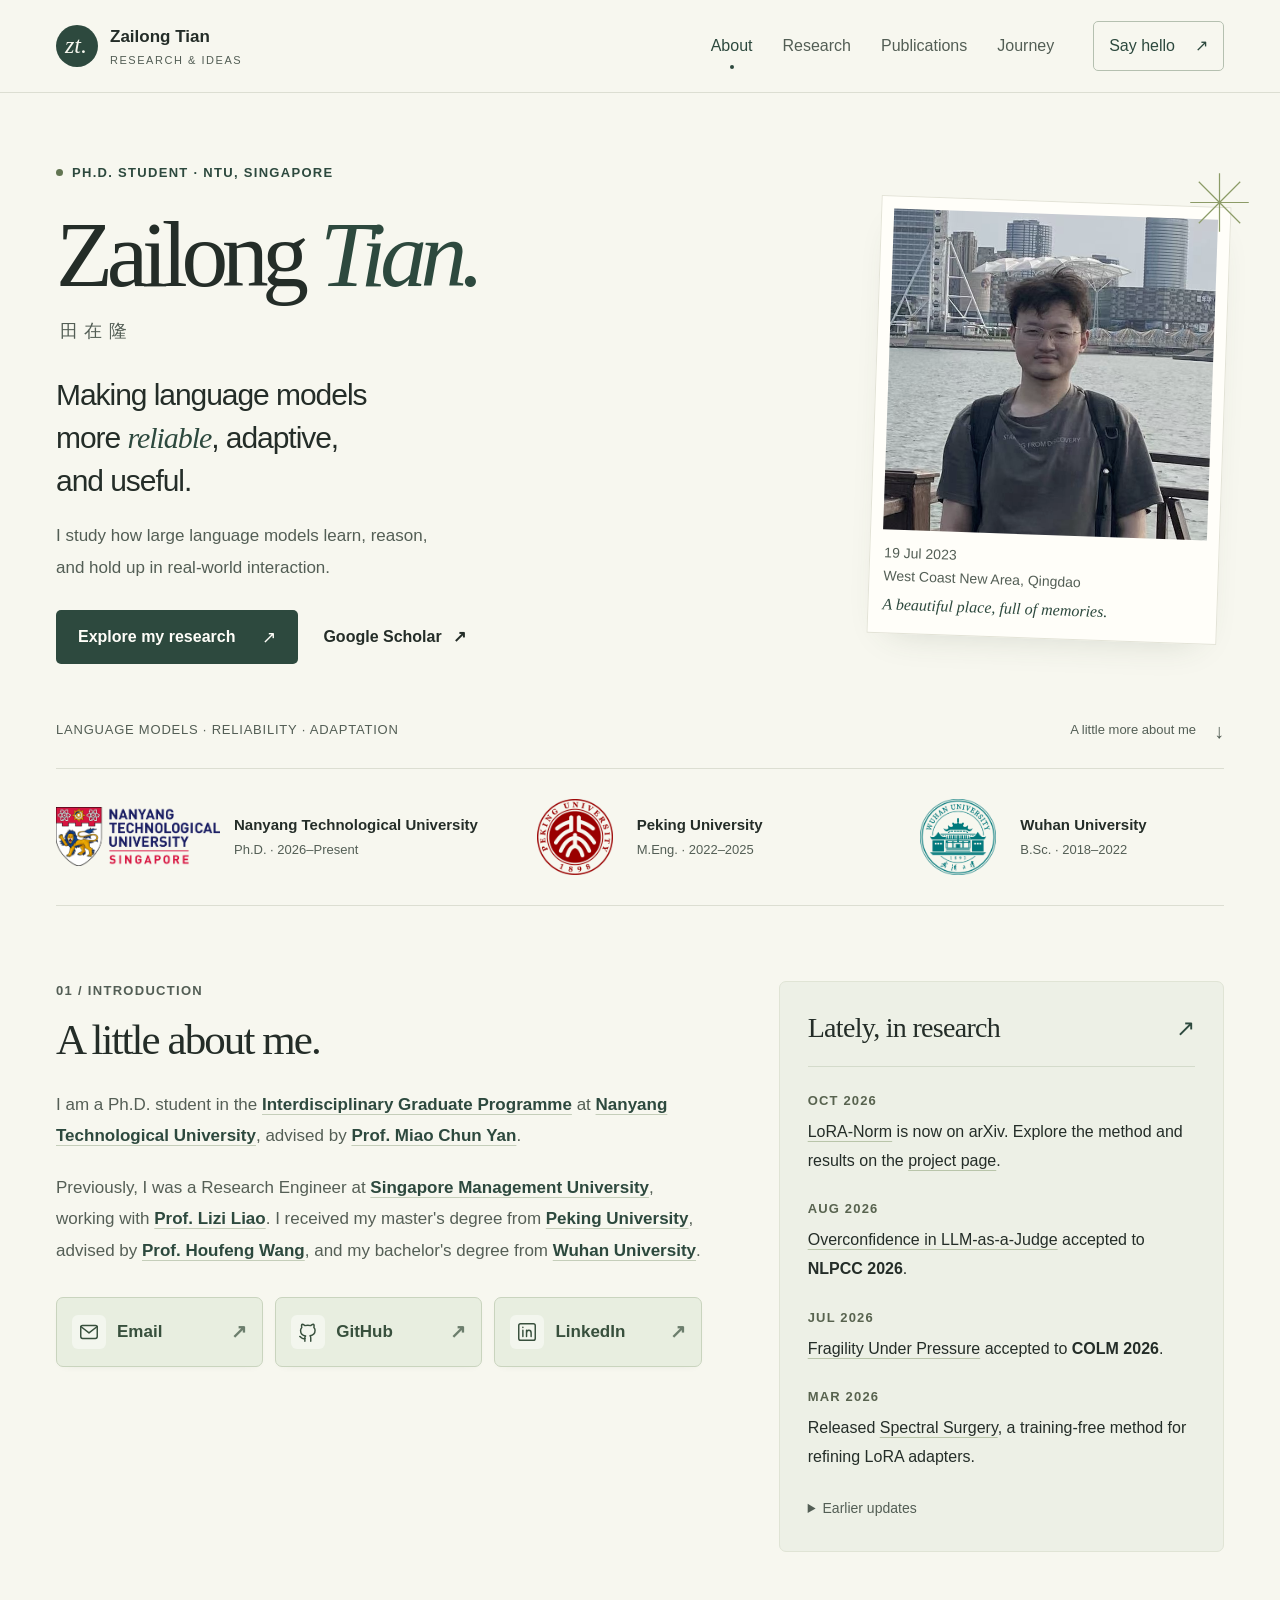
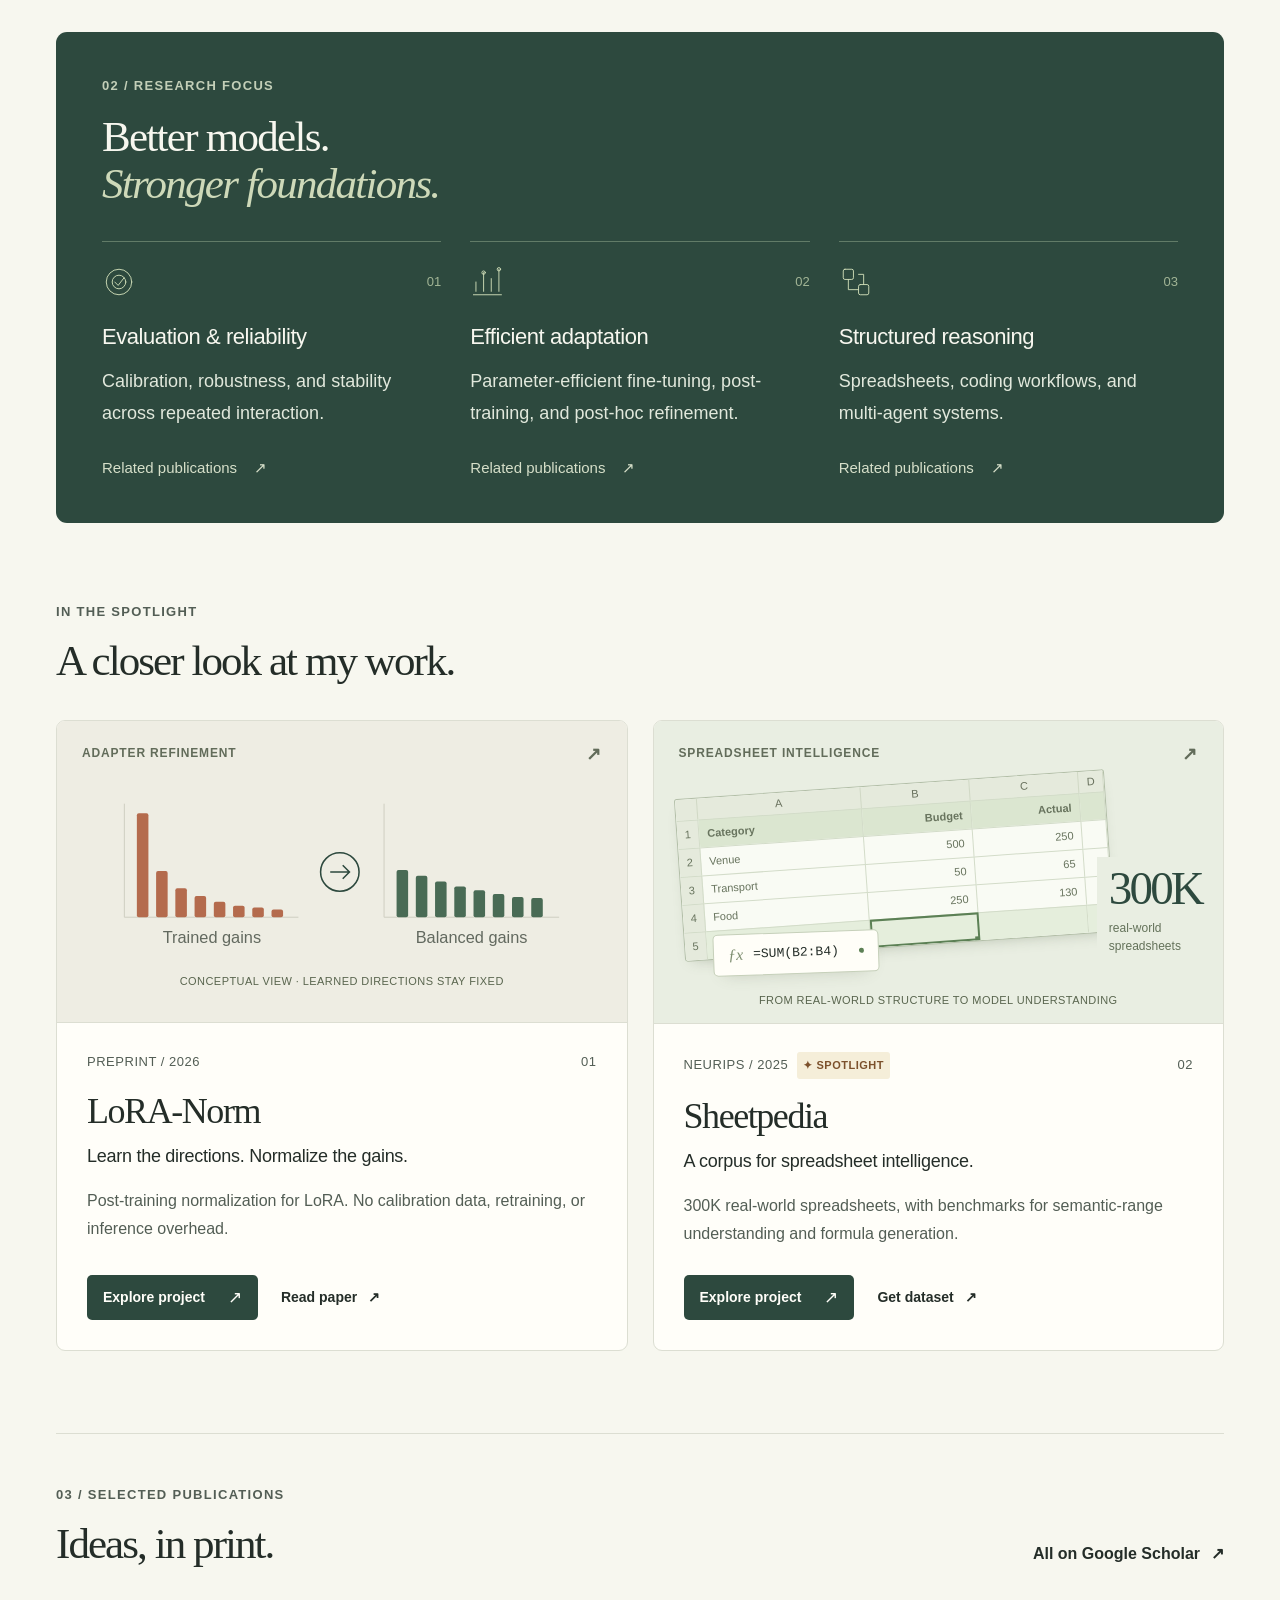
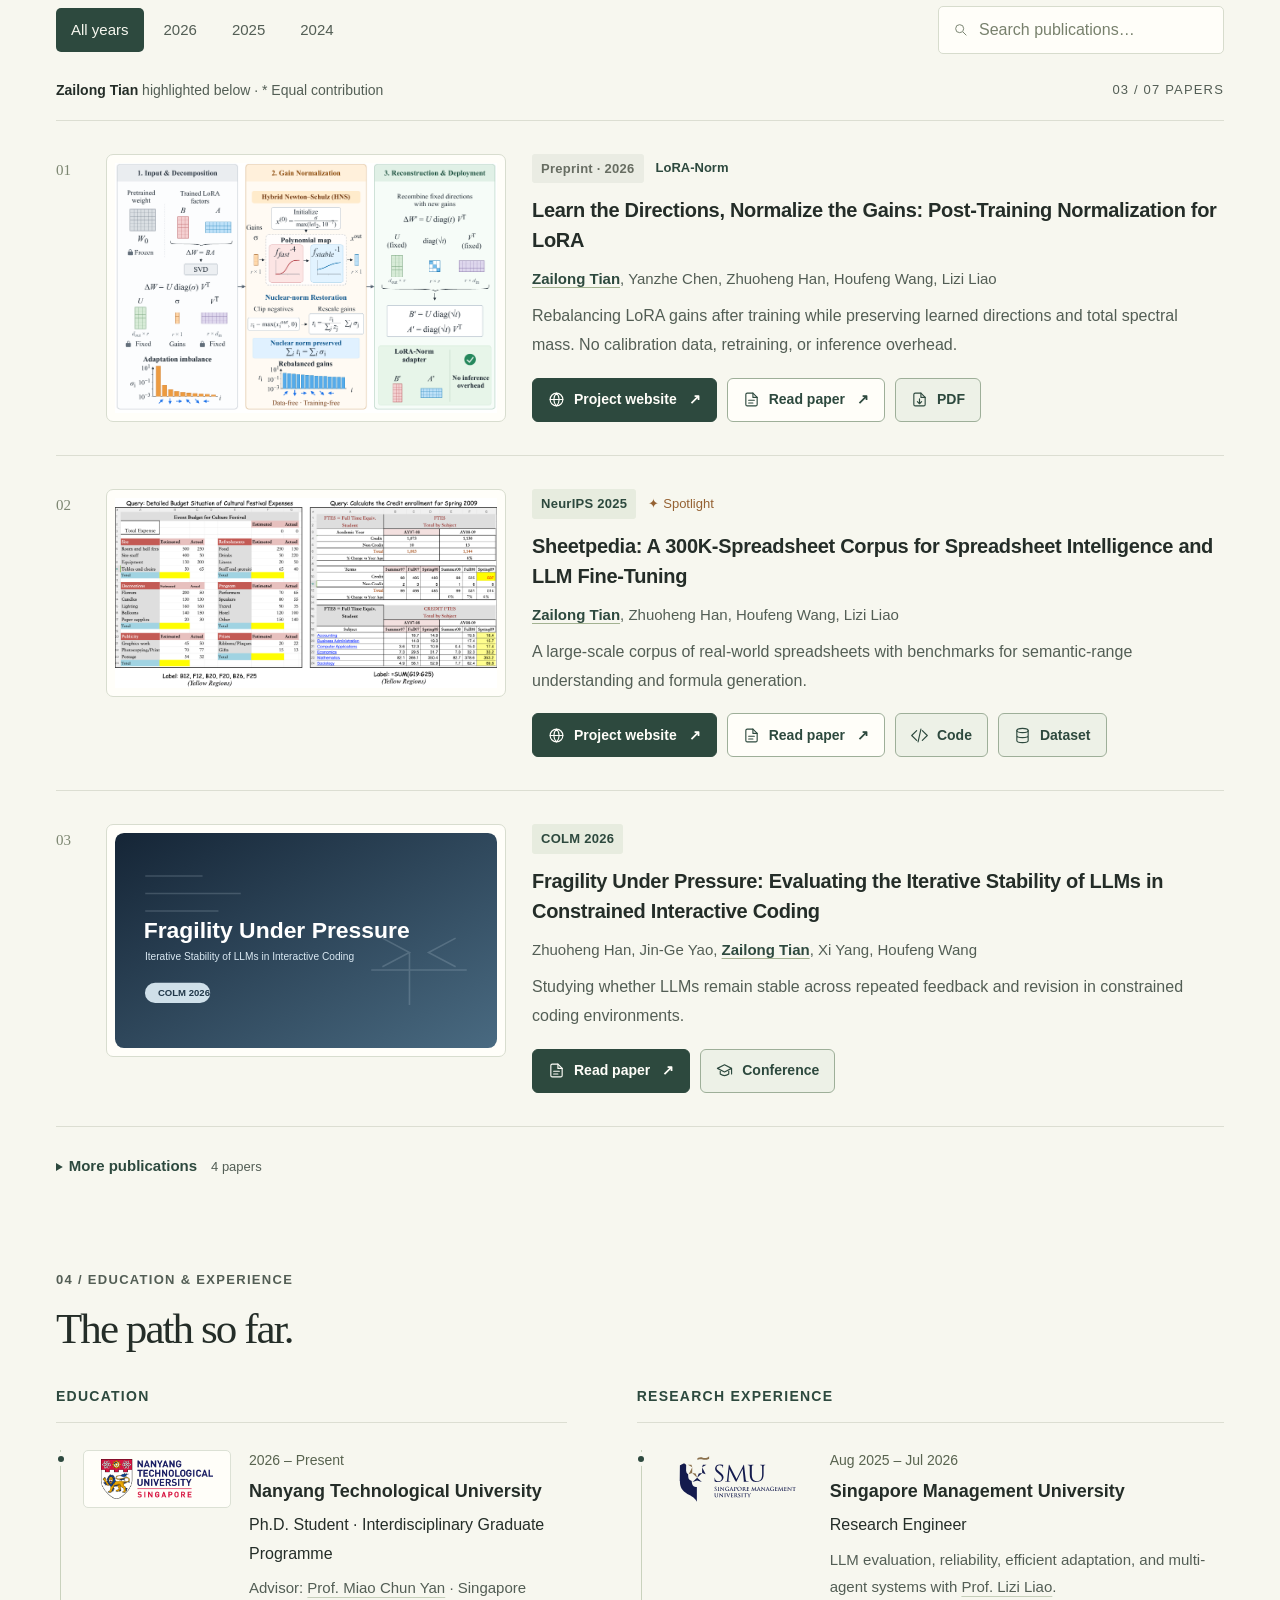
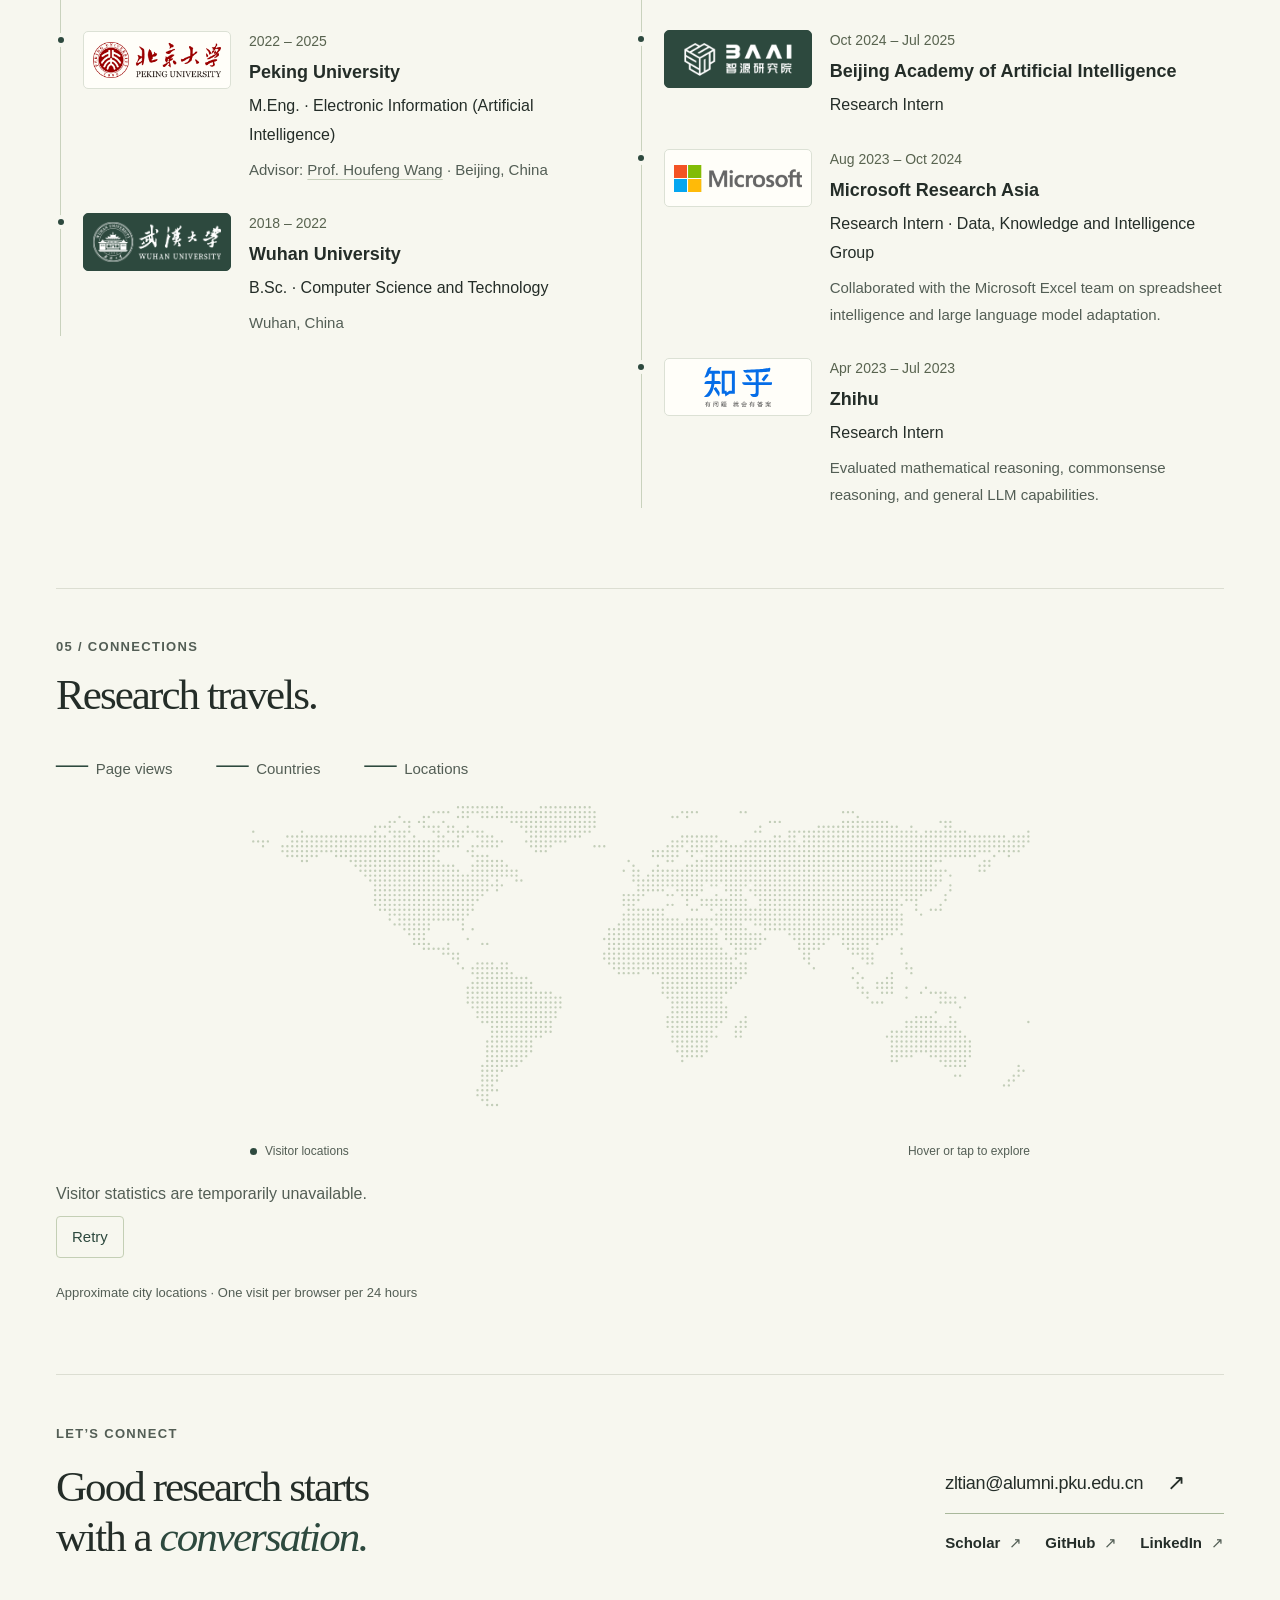
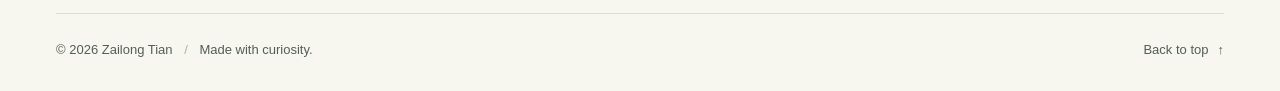
==== index.html @ 71784107 "Publish redesigned academic homepage with visitor map" ====
<!doctype html>
<html lang="en">
<head>
  <meta charset="utf-8">
  <meta name="viewport" content="width=device-width, initial-scale=1">
  <meta name="description" content="Zailong Tian, Ph.D. student at Nanyang Technological University. Research in reliable language models, efficient adaptation, and structured reasoning.">
  <meta name="theme-color" content="#f7f7ef">
  <meta property="og:title" content="Zailong Tian — Research &amp; ideas">
  <meta property="og:description" content="Ph.D. student at NTU. Research, publications, and experience in LLM reliability, efficient adaptation, and structured reasoning.">
  <meta property="og:type" content="website">
  <meta property="og:url" content="https://tttiantt.github.io/">
  <link rel="canonical" href="https://tttiantt.github.io/">
  <title>Zailong Tian — Research &amp; ideas</title>
  <link rel="icon" type="image/svg+xml" href="data:image/svg+xml,%3Csvg xmlns='http://www.w3.org/2000/svg' viewBox='0 0 64 64'%3E%3Crect width='64' height='64' rx='32' fill='%232d493e'/%3E%3Ctext x='32' y='43' text-anchor='middle' font-family='Georgia,serif' font-size='31' fill='%23f7f7ef'%3Ezt%3C/text%3E%3C/svg%3E">
  <link rel="stylesheet" href="assets/styles.css?v=20261003-5">
  <script src="assets/site.js?v=20261003-4" defer></script>
  <script src="assets/visitors.js?v=20261003-4" defer></script>
</head>
<body>
  <a class="skip-link" href="#main">Skip to content</a>
  <header class="site-header">
    <div class="container header-inner">
      <a class="wordmark" href="#about" aria-label="Zailong Tian, home"><span class="monogram" aria-hidden="true">zt.</span><span>Zailong Tian<span class="wordmark-note">RESEARCH &amp; IDEAS</span></span></a>
      <button class="menu-toggle" type="button" aria-expanded="false" aria-controls="primary-nav">Menu <span aria-hidden="true">＋</span></button>
      <nav id="primary-nav" aria-label="Main navigation">
        <a href="#about" aria-current="location">About</a>
        <a href="#research">Research</a>
        <a href="#publications">Publications</a>
        <a href="#background">Journey</a>
        <a class="nav-contact" href="mailto:zltian@alumni.pku.edu.cn">Say hello <span aria-hidden="true">↗</span></a>
      </nav>
    </div>
  </header>
  <main id="main" class="container">
    <section id="about" class="hero" aria-labelledby="hero-title">
      <div class="hero-copy">
        <p class="eyebrow hero-eyebrow"><span class="status-dot" aria-hidden="true"></span> PH.D. STUDENT · NTU, SINGAPORE</p>
        <h1 id="hero-title">Zailong <em>Tian.</em><span class="chinese-name" lang="zh">田在隆</span></h1>
        <p class="hero-statement">Making language models<br>more <em>reliable</em>, adaptive,<br>and useful.</p>
        <p class="hero-description">I study how large language models learn, reason,<br class="desktop-break"> and hold up in real-world interaction.</p>
        <div class="hero-actions"><a class="button button-primary" href="#publications">Explore my research <span aria-hidden="true">↗</span></a><a class="text-link" href="https://scholar.google.com/citations?user=eHl-gAkAAAAJ&amp;hl=en" target="_blank" rel="noopener noreferrer">Google Scholar <span aria-hidden="true">↗</span></a></div>
      </div>
      <div class="hero-portrait">
        <div class="portrait-decoration" aria-hidden="true"><svg viewBox="0 0 80 80"><path d="M40 4v72M4 40h72M14.5 14.5l51 51m0-51-51 51"/></svg></div>
        <figure class="portrait-frame"><img src="assets/portrait.png" alt="Zailong Tian in West Coast New Area, Qingdao, photographed on July 19, 2023" width="636" height="670" fetchpriority="high"><figcaption><div class="portrait-meta"><time datetime="2023-07-19">19 Jul 2023</time><span>West Coast New Area, Qingdao</span></div><p class="portrait-memory">A beautiful place, full of memories.</p></figcaption></figure>
      </div>
      <div class="hero-footnote"><span>LANGUAGE MODELS · RELIABILITY · ADAPTATION</span><a href="#biography">A little more about me <span aria-hidden="true">↓</span></a></div>
    </section>

    <div class="affiliation-strip" aria-label="Education"><div><span class="institution-logo institution-logo--wide"><img class="ntu-logo" src="assets/logos/ntu.png" alt="Nanyang Technological University logo" width="3006" height="1079" loading="lazy"></span><p>Nanyang Technological University<small>Ph.D. · 2026–Present</small></p></div><div><span class="institution-logo"><img src="assets/logos/pku.png" alt="Peking University logo" width="360" height="360" loading="lazy"></span><p>Peking University<small>M.Eng. · 2022–2025</small></p></div><div><span class="institution-logo"><img src="assets/logos/whu.png" alt="Wuhan University logo" width="734" height="734" loading="lazy"></span><p>Wuhan University<small>B.Sc. · 2018–2022</small></p></div></div>

    <div class="about-news">
      <section id="biography" class="about-section" aria-labelledby="biography-title"><p class="eyebrow">01 / INTRODUCTION</p><h2 id="biography-title">A little about me.</h2><div class="biography">
          <p>I am a Ph.D. student in the <a href="https://www.ntu.edu.sg/graduate-college/admissions/programme/interdisciplinary-graduate-programme" target="_blank" rel="noopener noreferrer">Interdisciplinary Graduate Programme</a> at <a href="https://www.ntu.edu.sg/" target="_blank" rel="noopener noreferrer">Nanyang Technological University</a>, advised by <a href="https://dr.ntu.edu.sg/entities/person/Miao-Chun-Yan" target="_blank" rel="noopener noreferrer">Prof. Miao Chun Yan</a>.</p>
          <p>Previously, I was a Research Engineer at <a href="https://computing.smu.edu.sg/" target="_blank" rel="noopener noreferrer">Singapore Management University</a>, working with <a href="https://liziliao.github.io/" target="_blank" rel="noopener noreferrer">Prof. Lizi Liao</a>. I received my master's degree from <a href="https://www.pku.edu.cn/" target="_blank" rel="noopener noreferrer">Peking University</a>, advised by <a href="https://cs.pku.edu.cn/info/1090/1771.htm" target="_blank" rel="noopener noreferrer">Prof. Houfeng Wang</a>, and my bachelor's degree from <a href="https://www.whu.edu.cn/" target="_blank" rel="noopener noreferrer">Wuhan University</a>.</p>
        </div><div class="social-links profile-actions" aria-label="Social profiles"><a class="profile-email" href="mailto:zltian@alumni.pku.edu.cn"><svg viewBox="0 0 24 24" aria-hidden="true"><rect x="3" y="5" width="18" height="14" rx="2"/><path d="m3 6 9 7 9-7"/></svg><span>Email</span><span class="link-arrow" aria-hidden="true">↗</span></a><a class="profile-github" href="https://github.com/TTtianTT" target="_blank" rel="noopener noreferrer"><svg viewBox="0 0 24 24" aria-hidden="true"><path d="M9 19c-4.3 1.3-4.3-2-6-2m12 5v-3.4a3 3 0 0 0-.8-2.4c2.7-.3 5.5-1.3 5.5-6A4.7 4.7 0 0 0 18.4 7a4.3 4.3 0 0 0-.1-3.3s-1-.3-3.4 1.3a11.7 11.7 0 0 0-6.2 0C6.3 3.4 5.3 3.7 5.3 3.7A4.3 4.3 0 0 0 5.2 7a4.7 4.7 0 0 0-1.3 3.3c0 4.7 2.8 5.7 5.5 6A3 3 0 0 0 8.6 19v3"/></svg><span>GitHub</span><span class="link-arrow" aria-hidden="true">↗</span></a><a class="profile-linkedin" href="https://www.linkedin.com/in/在隆-田-86b107286/" target="_blank" rel="noopener noreferrer"><svg viewBox="0 0 24 24" aria-hidden="true"><rect x="3" y="3" width="18" height="18" rx="2"/><path d="M7.5 10v7M7.5 6.8v.2M11.5 17v-7m0 3c0-4 5-4 5 0v4"/></svg><span>LinkedIn</span><span class="link-arrow" aria-hidden="true">↗</span></a></div></section>
      <aside id="news" class="news-section" aria-labelledby="news-title"><div class="news-heading"><h2 id="news-title">Lately, in research</h2><span aria-hidden="true">↗</span></div><ul class="news-list">
          <li><time datetime="2026-10">Oct 2026</time><p><a href="https://arxiv.org/abs/2610.02067" target="_blank" rel="noopener noreferrer">LoRA-Norm</a> is now on arXiv. Explore the method and results on the <a href="lora-norm/" target="_blank" rel="noopener noreferrer">project page</a>.</p></li>
          <li><time datetime="2026-08">Aug 2026</time><p><a href="https://arxiv.org/abs/2508.06225" target="_blank" rel="noopener noreferrer">Overconfidence in LLM-as-a-Judge</a> accepted to <strong>NLPCC 2026</strong>.</p></li>
          <li><time datetime="2026-07">Jul 2026</time><p><a href="https://openreview.net/forum?id=duQd1GOs8U" target="_blank" rel="noopener noreferrer">Fragility Under Pressure</a> accepted to <strong>COLM 2026</strong>.</p></li>
          <li><time datetime="2026-03">Mar 2026</time><p>Released <a href="https://arxiv.org/abs/2603.03995" target="_blank" rel="noopener noreferrer">Spectral Surgery</a>, a training-free method for refining LoRA adapters.</p></li>
        </ul><details class="older-news"><summary>Earlier updates</summary><div class="earlier-item"><time datetime="2025">2025</time><p><a href="https://tttiantt.github.io/Sheetpedia/" target="_blank" rel="noopener noreferrer">Sheetpedia</a> accepted as a NeurIPS Datasets &amp; Benchmarks Spotlight.</p></div></details></aside>
    </div>

    <section id="research" class="research-section" aria-labelledby="research-title">
      <div class="research-heading"><div><p class="eyebrow">02 / RESEARCH FOCUS</p><h2 id="research-title">Better models.<br><em>Stronger foundations.</em></h2></div></div>
      <div class="research-grid">
        <article><div class="research-card-heading"><svg aria-hidden="true" viewBox="0 0 40 40"><circle cx="20" cy="20" r="15"/><circle cx="20" cy="20" r="8"/><path d="m15 20 4 4 7-9"/></svg><span>01</span></div><h3>Evaluation &amp; reliability</h3><p>Calibration, robustness, and stability across repeated interaction.</p><a href="#publications" data-topic="reliability">Related publications <span aria-hidden="true">↗</span></a></article>
        <article><div class="research-card-heading"><svg aria-hidden="true" viewBox="0 0 40 40"><path d="M7 31V20m9 11V9m9 22V16m9 15V5M4 35h33"/><circle cx="16" cy="9" r="2"/><circle cx="34" cy="5" r="2"/></svg><span>02</span></div><h3>Efficient adaptation</h3><p>Parameter-efficient fine-tuning, post-training, and post-hoc refinement.</p><a href="#publications" data-topic="adaptation">Related publications <span aria-hidden="true">↗</span></a></article>
        <article><div class="research-card-heading"><svg aria-hidden="true" viewBox="0 0 40 40"><rect x="5" y="5" width="12" height="12" rx="2"/><rect x="23" y="23" width="12" height="12" rx="2"/><path d="M23 11h6v12M11 17v12h12"/></svg><span>03</span></div><h3>Structured reasoning</h3><p>Spreadsheets, coding workflows, and multi-agent systems.</p><a href="#publications" data-topic="reasoning">Related publications <span aria-hidden="true">↗</span></a></article>
      </div>
    </section>

    <section id="projects" class="featured-section" aria-labelledby="projects-title"><div class="section-heading"><div><p class="eyebrow">IN THE SPOTLIGHT</p><h2 id="projects-title">A closer look at my work.</h2></div></div>
      <div class="featured-grid">
        <article class="feature-card lora-feature"><div class="feature-visual"><div class="visual-label"><span>ADAPTER REFINEMENT</span><span aria-hidden="true">↗</span></div><svg class="spectrum-illustration" viewBox="0 0 520 210" role="img" aria-labelledby="spectrum-title spectrum-description"><title id="spectrum-title">A conceptual illustration of LoRA gain normalization</title><desc id="spectrum-description">Uneven trained gains are rebalanced while learned directions remain fixed. This is a schematic, not experimental data.</desc><g fill="none" stroke="#cfcec1"><path d="M34 152h181M304 152h182"/><path d="M34 34v118M304 34v118"/></g><g fill="#b46b4d"><rect x="47" y="44" width="12" height="108" rx="2"/><rect x="67" y="104" width="12" height="48" rx="2"/><rect x="87" y="122" width="12" height="30" rx="2"/><rect x="107" y="130" width="12" height="22" rx="2"/><rect x="127" y="136" width="12" height="16" rx="2"/><rect x="147" y="140" width="12" height="12" rx="2"/><rect x="167" y="142" width="12" height="10" rx="2"/><rect x="187" y="144" width="12" height="8" rx="2"/></g><g fill="#496b55"><rect x="317" y="103" width="12" height="49" rx="2"/><rect x="337" y="109" width="12" height="43" rx="2"/><rect x="357" y="115" width="12" height="37" rx="2"/><rect x="377" y="120" width="12" height="32" rx="2"/><rect x="397" y="124" width="12" height="28" rx="2"/><rect x="417" y="128" width="12" height="24" rx="2"/><rect x="437" y="131" width="12" height="21" rx="2"/><rect x="457" y="132" width="12" height="20" rx="2"/></g><g fill="none" stroke="#2d493e" stroke-width="1.6"><circle cx="258" cy="105" r="20"/><path d="M248 105h20m-7-7 7 7-7 7"/></g><g class="diagram-label" text-anchor="middle"><text x="125" y="179">Trained gains</text><text x="395" y="179">Balanced gains</text></g></svg><p class="visual-caption">CONCEPTUAL VIEW · LEARNED DIRECTIONS STAY FIXED</p></div><div class="feature-body"><div class="feature-meta"><span>PREPRINT / 2026</span><span>01</span></div><h3>LoRA-Norm</h3><p class="feature-subtitle">Learn the directions. Normalize the gains.</p><p class="feature-description">Post-training normalization for LoRA. No calibration data, retraining, or inference overhead.</p><div class="feature-links"><a href="lora-norm/" class="button button-primary" target="_blank" rel="noopener noreferrer">Explore project <span aria-hidden="true">↗</span></a><a class="text-link" href="https://arxiv.org/abs/2610.02067" target="_blank" rel="noopener noreferrer">Read paper <span aria-hidden="true">↗</span></a></div></div></article>
        <article class="feature-card sheet-feature"><div class="feature-visual"><div class="visual-label"><span>SPREADSHEET INTELLIGENCE</span><span aria-hidden="true">↗</span></div><div class="sheet-illustration" aria-hidden="true"><div class="mini-sheet"><div class="sheet-columns"><span></span><span>A</span><span>B</span><span>C</span><span>D</span></div><div class="sheet-row"><span>1</span><span>Category</span><span>Budget</span><span>Actual</span><span></span></div><div class="sheet-row"><span>2</span><span>Venue</span><span>500</span><span>250</span><span></span></div><div class="sheet-row"><span>3</span><span>Transport</span><span>50</span><span>65</span><span></span></div><div class="sheet-row"><span>4</span><span>Food</span><span>250</span><span>130</span><span></span></div><div class="sheet-row selected-row"><span>5</span><span>Total</span><span class="selected-cell"></span><span></span><span></span></div></div><div class="formula-note"><span>ƒx</span> =SUM(B2:B4)<span class="formula-dot"></span></div><div class="corpus-note"><strong>300K</strong><span>real-world<br>spreadsheets</span></div></div><p class="visual-caption">FROM REAL-WORLD STRUCTURE TO MODEL UNDERSTANDING</p></div><div class="feature-body"><div class="feature-meta"><span>NEURIPS / 2025 <b class="spotlight-badge">✦ SPOTLIGHT</b></span><span>02</span></div><h3>Sheetpedia</h3><p class="feature-subtitle">A corpus for spreadsheet intelligence.</p><p class="feature-description">300K real-world spreadsheets, with benchmarks for semantic-range understanding and formula generation.</p><div class="feature-links"><a href="https://tttiantt.github.io/Sheetpedia/" class="button button-primary" target="_blank" rel="noopener noreferrer">Explore project <span aria-hidden="true">↗</span></a><a class="text-link" href="https://huggingface.co/datasets/tianzl66/Sheetpedia_xlsx" target="_blank" rel="noopener noreferrer">Get dataset <span aria-hidden="true">↗</span></a></div></div></article>
      </div>
    </section>

    <section id="publications" class="publications-section" aria-labelledby="publications-title"><div class="section-heading"><div><p class="eyebrow">03 / SELECTED PUBLICATIONS</p><h2 id="publications-title">Ideas, in print.</h2></div><a class="text-link" href="https://scholar.google.com/citations?user=eHl-gAkAAAAJ&amp;hl=en" target="_blank" rel="noopener noreferrer">All on Google Scholar <span aria-hidden="true">↗</span></a></div><div class="publication-toolbar"><div class="filters" role="group" aria-label="Filter publications by year" hidden><button type="button" data-year="all" aria-pressed="true">All years</button><button type="button" data-year="2026" aria-pressed="false">2026</button><button type="button" data-year="2025" aria-pressed="false">2025</button><button type="button" data-year="2024" aria-pressed="false">2024</button></div><label class="paper-search" hidden><svg aria-hidden="true" viewBox="0 0 24 24"><circle cx="10" cy="10" r="6"/><path d="m15 15 5 5"/></svg><span class="sr-only">Search publications by title, author, or venue</span><input id="paper-search" type="search" placeholder="Search publications…" autocomplete="off"></label></div><div class="publication-caption"><p><strong>Zailong Tian</strong> highlighted below · * Equal contribution</p><span id="paper-count">03 / 07 PAPERS</span></div><div id="topic-filter" class="topic-filter" hidden><p><span>Research focus:</span><strong id="topic-name"></strong></p><button type="button" id="clear-topic" aria-label="Clear research focus filter">Clear ×</button></div><p class="sr-only" id="filter-status" role="status" aria-live="polite"></p><div class="papers">
          <article class="paper" data-year="2026"><span class="paper-number" aria-hidden="true">01</span>
            <a class="paper-visual" href="lora-norm/" target="_blank" rel="noopener noreferrer" tabindex="-1" aria-hidden="true"><img src="assets/lora-norm.png" alt="" width="1800" height="1182" loading="lazy"></a>
            <div class="paper-body"><div class="paper-meta"><span class="venue preprint">Preprint · 2026</span><span class="paper-shortname">LoRA-Norm</span></div><h3><a href="https://arxiv.org/abs/2610.02067" target="_blank" rel="noopener noreferrer">Learn the Directions, Normalize the Gains: Post-Training Normalization for LoRA</a></h3><p class="authors"><strong>Zailong Tian</strong>, Yanzhe Chen, Zhuoheng Han, Houfeng Wang, Lizi Liao</p><p class="paper-description">Rebalancing LoRA gains after training while preserving learned directions and total spectral mass. No calibration data, retraining, or inference overhead.</p><div class="paper-links has-website"><a class="resource-website" href="lora-norm/" target="_blank" rel="noopener noreferrer"><svg viewBox="0 0 24 24" aria-hidden="true"><circle cx="12" cy="12" r="9"/><path d="M3 12h18M12 3c5 5 5 13 0 18-5-5-5-13 0-18Z"/></svg><span>Project website</span><span class="link-arrow" aria-hidden="true">↗</span></a><a class="resource-paper" href="https://arxiv.org/abs/2610.02067" target="_blank" rel="noopener noreferrer"><svg viewBox="0 0 24 24" aria-hidden="true"><path d="M14 3H6a2 2 0 0 0-2 2v14a2 2 0 0 0 2 2h12a2 2 0 0 0 2-2V9z"/><path d="M14 3v6h6M8 13h8M8 17h6"/></svg><span>Read paper</span><span class="link-arrow" aria-hidden="true">↗</span></a><a class="resource-pdf" href="https://arxiv.org/pdf/2610.02067" target="_blank" rel="noopener noreferrer"><svg viewBox="0 0 24 24" aria-hidden="true"><path d="M14 3H6a2 2 0 0 0-2 2v14a2 2 0 0 0 2 2h12a2 2 0 0 0 2-2V9z"/><path d="M14 3v6h6M12 11v7m-3-3 3 3 3-3"/></svg><span>PDF</span></a></div></div>
          </article>
          <article class="paper" data-year="2025"><span class="paper-number" aria-hidden="true">02</span>
            <a class="paper-visual" href="https://openreview.net/forum?id=4vLYwlA3X5" target="_blank" rel="noopener noreferrer" tabindex="-1" aria-hidden="true"><img src="assets/sheetpedia.png" alt="" width="4064" height="2020" loading="lazy"></a>
            <div class="paper-body"><div class="paper-meta"><span class="venue spotlight">NeurIPS 2025</span><span class="distinction">Spotlight</span></div><h3><a href="https://openreview.net/forum?id=4vLYwlA3X5" target="_blank" rel="noopener noreferrer">Sheetpedia: A 300K-Spreadsheet Corpus for Spreadsheet Intelligence and LLM Fine-Tuning</a></h3><p class="authors"><strong>Zailong Tian</strong>, Zhuoheng Han, Houfeng Wang, Lizi Liao</p><p class="paper-description">A large-scale corpus of real-world spreadsheets with benchmarks for semantic-range understanding and formula generation.</p><div class="paper-links has-website"><a class="resource-website" href="https://tttiantt.github.io/Sheetpedia/" target="_blank" rel="noopener noreferrer"><svg viewBox="0 0 24 24" aria-hidden="true"><circle cx="12" cy="12" r="9"/><path d="M3 12h18M12 3c5 5 5 13 0 18-5-5-5-13 0-18Z"/></svg><span>Project website</span><span class="link-arrow" aria-hidden="true">↗</span></a><a class="resource-paper" href="https://openreview.net/forum?id=4vLYwlA3X5" target="_blank" rel="noopener noreferrer"><svg viewBox="0 0 24 24" aria-hidden="true"><path d="M14 3H6a2 2 0 0 0-2 2v14a2 2 0 0 0 2 2h12a2 2 0 0 0 2-2V9z"/><path d="M14 3v6h6M8 13h8M8 17h6"/></svg><span>Read paper</span><span class="link-arrow" aria-hidden="true">↗</span></a><a class="resource-code" href="https://github.com/TTtianTT/Sheetpedia" target="_blank" rel="noopener noreferrer"><svg viewBox="0 0 24 24" aria-hidden="true"><path d="m8 5-7 7 7 7m8-14 7 7-7 7M14 3l-4 18"/></svg><span>Code</span></a><a class="resource-dataset" href="https://huggingface.co/datasets/tianzl66/Sheetpedia_xlsx" target="_blank" rel="noopener noreferrer"><svg viewBox="0 0 24 24" aria-hidden="true"><ellipse cx="12" cy="5" rx="8" ry="3"/><path d="M4 5v14c0 4 16 4 16 0V5M4 12c0 4 16 4 16 0"/></svg><span>Dataset</span></a></div></div>
          </article>
          <article class="paper" data-year="2026"><span class="paper-number" aria-hidden="true">03</span>
            <a class="paper-visual" href="https://openreview.net/forum?id=duQd1GOs8U" target="_blank" rel="noopener noreferrer" tabindex="-1" aria-hidden="true"><img src="assets/fragility.svg" alt="" width="600" height="340" loading="lazy"></a>
            <div class="paper-body"><div class="paper-meta"><span class="venue">COLM 2026</span></div><h3><a href="https://openreview.net/forum?id=duQd1GOs8U" target="_blank" rel="noopener noreferrer">Fragility Under Pressure: Evaluating the Iterative Stability of LLMs in Constrained Interactive Coding</a></h3><p class="authors">Zhuoheng Han, Jin-Ge Yao, <strong>Zailong Tian</strong>, Xi Yang, Houfeng Wang</p><p class="paper-description">Studying whether LLMs remain stable across repeated feedback and revision in constrained coding environments.</p><div class="paper-links"><a class="resource-paper" href="https://openreview.net/forum?id=duQd1GOs8U" target="_blank" rel="noopener noreferrer"><svg viewBox="0 0 24 24" aria-hidden="true"><path d="M14 3H6a2 2 0 0 0-2 2v14a2 2 0 0 0 2 2h12a2 2 0 0 0 2-2V9z"/><path d="M14 3v6h6M8 13h8M8 17h6"/></svg><span>Read paper</span><span class="link-arrow" aria-hidden="true">↗</span></a><a class="resource-conference" href="https://colmweb.org/AcceptedPapers.html" target="_blank" rel="noopener noreferrer"><svg viewBox="0 0 24 24" aria-hidden="true"><path d="m2 9 10-5 10 5-10 5-10-5Zm4 2v6c4 3 8 3 12 0v-6M22 9v8"/></svg><span>Conference</span></a></div></div>
          </article>
          <details id="more-publications" class="more-publications"><summary id="publications-summary"><span class="more-publications-label">More publications</span><span class="more-publications-count">4 papers</span></summary><div class="papers">
          <article class="paper" data-year="2026"><span class="paper-number" aria-hidden="true">04</span>
            <a class="paper-visual" href="https://arxiv.org/abs/2603.03995" target="_blank" rel="noopener noreferrer" tabindex="-1" aria-hidden="true"><img src="assets/spectral-surgery.jpg" alt="" width="3625" height="1886" loading="lazy"></a>
            <div class="paper-body"><div class="paper-meta"><span class="venue preprint">Preprint · 2026</span></div><h3><a href="https://arxiv.org/abs/2603.03995" target="_blank" rel="noopener noreferrer">Spectral Surgery: Training-Free Refinement of LoRA via Gradient-Guided Singular Value Reweighting</a></h3><p class="authors"><strong>Zailong Tian</strong>, Yanzhe Chen, Zhuoheng Han, Lizi Liao</p><p class="paper-description">Refining trained LoRA adapters by reweighting singular components with a small calibration set.</p><div class="paper-links"><a class="resource-paper" href="https://arxiv.org/abs/2603.03995" target="_blank" rel="noopener noreferrer"><svg viewBox="0 0 24 24" aria-hidden="true"><path d="M14 3H6a2 2 0 0 0-2 2v14a2 2 0 0 0 2 2h12a2 2 0 0 0 2-2V9z"/><path d="M14 3v6h6M8 13h8M8 17h6"/></svg><span>Read paper</span><span class="link-arrow" aria-hidden="true">↗</span></a><a class="resource-pdf" href="https://arxiv.org/pdf/2603.03995" target="_blank" rel="noopener noreferrer"><svg viewBox="0 0 24 24" aria-hidden="true"><path d="M14 3H6a2 2 0 0 0-2 2v14a2 2 0 0 0 2 2h12a2 2 0 0 0 2-2V9z"/><path d="M14 3v6h6M12 11v7m-3-3 3 3 3-3"/></svg><span>PDF</span></a></div></div>
          </article>
          <article class="paper" data-year="2026"><span class="paper-number" aria-hidden="true">05</span>
            <a class="paper-visual" href="https://arxiv.org/abs/2508.06225" target="_blank" rel="noopener noreferrer" tabindex="-1" aria-hidden="true"><img src="assets/llm-judge.png" alt="" width="1680" height="962" loading="lazy"></a>
            <div class="paper-body"><div class="paper-meta"><span class="venue">NLPCC 2026</span></div><h3><a href="https://arxiv.org/abs/2508.06225" target="_blank" rel="noopener noreferrer">Overconfidence in LLM-as-a-Judge: Diagnosis and Confidence-Driven Solution</a></h3><p class="authors"><strong>Zailong Tian*</strong>, Zhuoheng Han*, Yanzhe Chen, Haozhe Xu, Xi Yang, Richeng Xuan, Houfeng Wang, Lizi Liao</p><p class="paper-description">Diagnosing confidence miscalibration in LLM judges and improving reliability with confidence-aware fusion.</p><div class="paper-links"><a class="resource-paper" href="https://arxiv.org/abs/2508.06225" target="_blank" rel="noopener noreferrer"><svg viewBox="0 0 24 24" aria-hidden="true"><path d="M14 3H6a2 2 0 0 0-2 2v14a2 2 0 0 0 2 2h12a2 2 0 0 0 2-2V9z"/><path d="M14 3v6h6M8 13h8M8 17h6"/></svg><span>Read paper</span><span class="link-arrow" aria-hidden="true">↗</span></a><a class="resource-pdf" href="https://arxiv.org/pdf/2508.06225" target="_blank" rel="noopener noreferrer"><svg viewBox="0 0 24 24" aria-hidden="true"><path d="M14 3H6a2 2 0 0 0-2 2v14a2 2 0 0 0 2 2h12a2 2 0 0 0 2-2V9z"/><path d="M14 3v6h6M12 11v7m-3-3 3 3 3-3"/></svg><span>PDF</span></a></div></div>
          </article>
          <article class="paper" data-year="2024"><span class="paper-number" aria-hidden="true">06</span>
            <a class="paper-visual" href="https://aclanthology.org/2024.lrec-main.621/" target="_blank" rel="noopener noreferrer" tabindex="-1" aria-hidden="true"><img src="assets/faganet.png" alt="" width="2659" height="1065" loading="lazy"></a>
            <div class="paper-body"><div class="paper-meta"><span class="venue">LREC–COLING 2024</span></div><h3><a href="https://aclanthology.org/2024.lrec-main.621/" target="_blank" rel="noopener noreferrer">FaGANet: An Evidence-Based Fact-Checking Model with Integrated Encoder Leveraging Contextual Information</a></h3><p class="authors">Weiyao Luo, Junfeng Ran, <strong>Zailong Tian</strong>, Sujian Li, Zhifang Sui</p><div class="paper-links"><a class="resource-paper" href="https://aclanthology.org/2024.lrec-main.621/" target="_blank" rel="noopener noreferrer"><svg viewBox="0 0 24 24" aria-hidden="true"><path d="M14 3H6a2 2 0 0 0-2 2v14a2 2 0 0 0 2 2h12a2 2 0 0 0 2-2V9z"/><path d="M14 3v6h6M8 13h8M8 17h6"/></svg><span>Read paper</span><span class="link-arrow" aria-hidden="true">↗</span></a><a class="resource-pdf" href="https://aclanthology.org/2024.lrec-main.621.pdf" target="_blank" rel="noopener noreferrer"><svg viewBox="0 0 24 24" aria-hidden="true"><path d="M14 3H6a2 2 0 0 0-2 2v14a2 2 0 0 0 2 2h12a2 2 0 0 0 2-2V9z"/><path d="M14 3v6h6M12 11v7m-3-3 3 3 3-3"/></svg><span>PDF</span></a></div></div>
          </article>
          <article class="paper" data-year="2024"><span class="paper-number" aria-hidden="true">07</span>
            <a class="paper-visual" href="https://link.springer.com/chapter/10.1007/978-981-97-9440-9_33" target="_blank" rel="noopener noreferrer" tabindex="-1" aria-hidden="true"><img src="assets/ecpe.png" alt="" width="3132" height="1722" loading="lazy"></a>
            <div class="paper-body"><div class="paper-meta"><span class="venue">NLPCC 2024</span></div><h3><a href="https://link.springer.com/chapter/10.1007/978-981-97-9440-9_33" target="_blank" rel="noopener noreferrer">Leveraging Two-Stream Cause-Effect Relation for Emotion-Cause Analysis</a></h3><p class="authors">Junfeng Ran, <strong>Zailong Tian</strong>, Weiyao Luo, Sujian Li</p><div class="paper-links"><a class="resource-paper" href="https://link.springer.com/chapter/10.1007/978-981-97-9440-9_33" target="_blank" rel="noopener noreferrer"><svg viewBox="0 0 24 24" aria-hidden="true"><path d="M14 3H6a2 2 0 0 0-2 2v14a2 2 0 0 0 2 2h12a2 2 0 0 0 2-2V9z"/><path d="M14 3v6h6M8 13h8M8 17h6"/></svg><span>Read paper</span><span class="link-arrow" aria-hidden="true">↗</span></a></div></div>
          </article><button type="button" id="collapse-publications" class="text-link collapse-publications" hidden>Show fewer publications <span aria-hidden="true">↑</span></button></div></details></div><div class="empty-state" id="empty-state" hidden><h3>No matching publications.</h3><p>Try another title, author, or year.</p><button type="button" id="reset-filters" class="text-link">Reset filters <span aria-hidden="true">↗</span></button></div></section>

    <section id="background" class="background-section" aria-labelledby="background-title"><div class="section-heading"><div><p class="eyebrow">04 / EDUCATION &amp; EXPERIENCE</p><h2 id="background-title">The path so far.</h2></div></div><div class="background-grid"><div class="background-block"><h3 class="subheading">Education</h3><ol class="timeline">
          <li class="education-item"><div class="school-logo"><img class="ntu-logo" src="assets/logos/ntu.png" alt="Nanyang Technological University logo" width="3006" height="1079" loading="lazy"></div><div class="education-details"><div class="timeline-heading"><h4>Nanyang Technological University</h4><span class="timeline-date">2026 – Present</span></div><p>Ph.D. Student · Interdisciplinary Graduate Programme</p><p class="timeline-detail">Advisor: <a href="https://dr.ntu.edu.sg/entities/person/Miao-Chun-Yan" target="_blank" rel="noopener noreferrer">Prof. Miao Chun Yan</a> · Singapore</p></div></li>
          <li class="education-item"><div class="school-logo"><img src="assets/logos/pku-horizontal.png" alt="Peking University logo" width="852" height="240" loading="lazy"></div><div class="education-details"><div class="timeline-heading"><h4>Peking University</h4><span class="timeline-date">2022 – 2025</span></div><p>M.Eng. · Electronic Information (Artificial Intelligence)</p><p class="timeline-detail">Advisor: <a href="https://cs.pku.edu.cn/info/1090/1771.htm" target="_blank" rel="noopener noreferrer">Prof. Houfeng Wang</a> · Beijing, China</p></div></li>
          <li class="education-item"><div class="school-logo school-logo--dark"><img src="assets/logos/whu-horizontal.png" alt="Wuhan University logo" width="2334" height="734" loading="lazy"></div><div class="education-details"><div class="timeline-heading"><h4>Wuhan University</h4><span class="timeline-date">2018 – 2022</span></div><p>B.Sc. · Computer Science and Technology</p><p class="timeline-detail">Wuhan, China</p></div></li>
        </ol></div>
        <div class="background-block"><h3 class="subheading">Research experience</h3><ol class="timeline">
          <li class="experience-item"><div class="organization-logo organization-logo--smu"><img class="wordmark-logo" src="assets/logos/smu-compact.svg" alt="Singapore Management University logo" width="125" height="52" loading="lazy"></div><div class="experience-details"><div class="timeline-heading"><h4>Singapore Management University</h4><span class="timeline-date">Aug 2025 – Jul 2026</span></div><p>Research Engineer</p><p class="timeline-detail">LLM evaluation, reliability, efficient adaptation, and multi-agent systems with <a href="https://liziliao.github.io/" target="_blank" rel="noopener noreferrer">Prof. Lizi Liao</a>.</p></div></li>
          <li class="experience-item"><div class="organization-logo organization-logo--dark"><img class="wordmark-logo" src="assets/logos/baai.png" alt="Beijing Academy of Artificial Intelligence logo" width="300" height="100" loading="lazy"></div><div class="experience-details"><div class="timeline-heading"><h4>Beijing Academy of Artificial Intelligence</h4><span class="timeline-date">Oct 2024 – Jul 2025</span></div><p>Research Intern</p></div></li>
          <li class="experience-item"><div class="organization-logo"><img class="wordmark-logo" src="assets/logos/microsoft.png" alt="Microsoft Research Asia logo" width="216" height="46" loading="lazy"></div><div class="experience-details"><div class="timeline-heading"><h4>Microsoft Research Asia</h4><span class="timeline-date">Aug 2023 – Oct 2024</span></div><p>Research Intern · Data, Knowledge and Intelligence Group</p><p class="timeline-detail">Collaborated with the Microsoft Excel team on spreadsheet intelligence and large language model adaptation.</p></div></li>
          <li class="experience-item"><div class="organization-logo"><img class="wordmark-logo" src="assets/logos/zhihu-horizontal.svg" alt="Zhihu logo" width="889" height="525" loading="lazy"></div><div class="experience-details"><div class="timeline-heading"><h4>Zhihu</h4><span class="timeline-date">Apr 2023 – Jul 2023</span></div><p>Research Intern</p><p class="timeline-detail">Evaluated mathematical reasoning, commonsense reasoning, and general LLM capabilities.</p></div></li>
        </ol></div>
      </div></section>
    <section id="visitors" class="visitors-section" aria-labelledby="visitors-title">
      <div class="section-heading"><div><p class="eyebrow">05 / CONNECTIONS</p><h2 id="visitors-title">Research travels.</h2></div></div>
      <div class="visitor-summary" aria-label="Homepage visitor statistics">
        <div><strong id="visitor-total">—</strong><span>Page views</span></div>
        <div><strong id="visitor-countries">—</strong><span>Countries</span></div>
        <div><strong id="visitor-locations">—</strong><span>Locations</span></div>
      </div>
      <div class="visitor-map-surface">
        <div class="visitor-map-canvas">
          <img src="assets/visitor-map.svg" alt="" width="720" height="296" loading="lazy">
          <svg viewBox="0 0 720 296" aria-label="Visitor locations on a world map" id="visitor-map"><g id="visitor-markers"></g></svg>
          <div class="visitor-tooltip" id="visitor-tooltip" role="tooltip" hidden></div>
        </div>
        <div class="visitor-map-legend"><span class="visitor-legend-dot" aria-hidden="true"></span>Visitor locations <span class="visitor-map-scope">Hover or tap to explore</span></div>
      </div>
      <p id="visitor-status" class="visitor-status" role="status">Loading visitor locations…</p>
      <button id="visitor-retry" class="visitor-retry" type="button" hidden>Retry</button>
      <details class="visitor-records" id="visitor-table-wrap" hidden>
        <summary><span>Visitor locations</span><span class="visitor-updated" id="visitor-updated"></span><span class="visitor-disclosure-icon" aria-hidden="true">＋</span></summary>
        <div class="visitor-table-scroll"><table class="visitor-table"><caption class="sr-only">Visits by approximate city or region</caption><thead><tr><th scope="col">City / region</th><th scope="col">Country</th><th scope="col" class="visitor-count-column">Visits</th></tr></thead><tbody id="visitor-rows"></tbody></table></div>
      </details>
      <noscript><p class="visitor-status">Enable JavaScript to view visitor locations and counts.</p></noscript>
      <div class="visitor-footnote"><p>Approximate city locations · One visit per browser per 24 hours</p></div>
    </section>
    <section class="contact-section" aria-labelledby="contact-title"><div><p class="eyebrow">LET’S CONNECT</p><h2 id="contact-title">Good research starts<br>with a <em>conversation.</em></h2></div><div class="contact-details"><a class="contact-email" href="mailto:zltian@alumni.pku.edu.cn">zltian@alumni.pku.edu.cn <span aria-hidden="true">↗</span></a><div class="social-links"><a href="https://scholar.google.com/citations?user=eHl-gAkAAAAJ&amp;hl=en" target="_blank" rel="noopener noreferrer">Scholar <span aria-hidden="true">↗</span></a><a href="https://github.com/TTtianTT" target="_blank" rel="noopener noreferrer">GitHub <span aria-hidden="true">↗</span></a><a href="https://www.linkedin.com/in/在隆-田-86b107286/" target="_blank" rel="noopener noreferrer">LinkedIn <span aria-hidden="true">↗</span></a></div></div></section>
  </main>
  <footer class="site-footer container"><p>© <span id="current-year">2026</span> Zailong Tian <span class="footer-divider" aria-hidden="true">/</span> Made with curiosity.</p><div><a href="#about">Back to top <span aria-hidden="true">↑</span></a></div></footer>
</body>
</html>
---- assets/styles.css ----
:root {
  --paper: #f7f7ef;
  --white: #fffef9;
  --ink: #242d28;
  --green: #2d493e;
  --green-light: #e9eee4;
  --muted: #62695f;
  --line: #dcded2;
  --rust: #aa593c;
  --serif: Georgia, 'Times New Roman', serif;
  --sans: 'Avenir Next', Avenir, -apple-system, BlinkMacSystemFont, 'Segoe UI', sans-serif;
}

* { box-sizing: border-box; }
html { scroll-behavior: smooth; scroll-padding-top: 110px; }
body { margin: 0; color: var(--ink); background: var(--paper); font: 15px/1.75 var(--sans); -webkit-font-smoothing: antialiased; }
a { color: inherit; text-decoration: none; text-underline-offset: 4px; }
a:hover { color: var(--rust); }
button, input { font: inherit; }
button { cursor: pointer; }
button, a, input, summary { -webkit-tap-highlight-color: transparent; }
a:focus-visible, button:focus-visible, input:focus-visible, summary:focus-visible { outline: 2px solid var(--rust); outline-offset: 5px; }
button:disabled { cursor: default; }
img { display: block; max-width: 100%; height: auto; }
svg { display: block; }
h1, h2, h3, h4, p, figure { margin: 0; }
h1, h2, h3, h4 { line-height: 1.2; }
strong { font-weight: 650; }
[hidden] { display: none !important; }
::selection { background: #d8e0cd; color: var(--green); }
.container { width: min(1184px, calc(100% - 112px)); margin-inline: auto; }
.sr-only { position: absolute; width: 1px; height: 1px; padding: 0; margin: -1px; overflow: hidden; clip: rect(0, 0, 0, 0); white-space: nowrap; border: 0; }
.skip-link { position: fixed; z-index: 100; top: -80px; left: 20px; padding: 12px 22px; color: white; background: var(--green); }
.skip-link:focus { top: 12px; }
.eyebrow { color: var(--muted); font-size: 11px; font-weight: 600; line-height: 1.5; letter-spacing: .13em; }
.status-dot { display: inline-block; width: 7px; height: 7px; border-radius: 50%; background: #627552; flex-shrink: 0; }
.text-link { display: inline-flex; align-items: center; gap: 11px; border: 0; background: none; padding: 0; font-size: 13px; font-weight: 600; }
.text-link span { transition: transform .2s; }
.text-link:hover span { transform: translate(2px, -2px); }
.button { display: inline-flex; justify-content: center; align-items: center; gap: 27px; border: 1px solid transparent; padding: 14px 21px; border-radius: 5px; font-size: 13px; font-weight: 550; line-height: 1.5; transition: background .2s, transform .2s; }
.button-primary { background: var(--green); color: var(--white); }
.button-primary:hover { background: #3d5c4c; color: white; transform: translateY(-2px); }
.button span { font-size: 17px; line-height: 1; }
.section-heading { display: flex; align-items: end; justify-content: space-between; gap: 30px; margin-bottom: 35px; }
.section-heading .eyebrow { margin-bottom: 14px; }
.section-heading h2, .about-section h2 { font: 400 43px/1.15 var(--serif); letter-spacing: -.045em; }
.section-note { color: var(--muted); font-size: 12px; line-height: 1.7; padding-bottom: 5px; }

/* Site header. */
.site-header { position: sticky; top: 0; z-index: 30; background: rgba(247,247,239,.95); backdrop-filter: blur(16px); border-bottom: 1px solid var(--line); }
.header-inner { display: flex; align-items: center; justify-content: space-between; gap: 25px; height: 92px; }
.wordmark { display: flex; align-items: center; gap: 12px; font-size: 14px; font-weight: 650; line-height: 1.5; }
.monogram { display: grid; place-items: center; width: 42px; height: 42px; background: var(--green); color: var(--paper); border-radius: 50%; font: italic 24px/1 var(--serif); padding-bottom: 3px; padding-right: 2px; }
.wordmark-note { display: block; color: var(--muted); font-size: 8px; letter-spacing: .14em; font-weight: 500; margin-top: 2px; }
nav { display: flex; align-items: center; gap: 30px; }
nav a { font-size: 12px; color: var(--muted); position: relative; padding: 15px 0; }
nav a[aria-current], nav a:hover { color: var(--green); }
nav a[aria-current]::after { content: ''; position: absolute; height: 4px; width: 4px; border-radius: 50%; background: var(--green); left: calc(50% - 2px); bottom: 6px; }
nav .nav-contact { display: inline-flex; gap: 20px; align-items: center; color: var(--green); border: 1px solid #b5c0b0; border-radius: 5px; padding: 10px 15px; margin-left: 9px; }
nav .nav-contact:hover { background: var(--green-light); }
.menu-toggle { display: none; border: 0; color: var(--green); background: transparent; padding: 10px 0 10px 12px; }

/* Opening spread. */
.hero { position: relative; display: grid; grid-template-columns: minmax(0,1fr) 350px; column-gap: 82px; row-gap: 55px; padding: 70px 0 26px; }
.hero-eyebrow { display: flex; align-items: center; gap: 9px; color: var(--green); }
.hero h1 { font: 400 clamp(66px,7.3vw,100px)/1.04 var(--serif); letter-spacing: -.067em; margin-top: 23px; }
.hero h1 em { font-weight: 400; color: var(--green); }
.chinese-name { display: block; font: 400 14px/1.6 var(--sans); letter-spacing: .36em; color: var(--muted); margin: 14px 0 0 4px; }
.hero-statement { font: 400 30px/1.42 var(--sans); font-weight: 450; letter-spacing: -.035em; margin-top: 29px; }
.hero-statement em { font-family: var(--serif); color: var(--green); font-weight: 400; }
.hero-description { color: var(--muted); font-size: 14px; line-height: 1.85; margin-top: 18px; }
.hero-actions { display: flex; align-items: center; flex-wrap: wrap; gap: 25px; margin-top: 27px; }
.hero-portrait { position: relative; padding-top: 12px; align-self: center; }
.portrait-frame { position: relative; padding: 12px 12px 0; background: var(--white); border: 1px solid #e3e3d7; box-shadow: 0 16px 38px -22px #3c4c3538; transform: rotate(2deg); }
.portrait-frame img { width: 100%; aspect-ratio: 1/.99; object-fit: cover; object-position: 50% 39%; filter: saturate(.68); }
.portrait-frame figcaption { display: block; padding: 13px 2px 16px; }
.portrait-meta { display: flex; align-items: center; flex-wrap: wrap; gap: 2px 8px; color: var(--muted); font-size: 14px; line-height: 1.5; }
.portrait-meta>span:last-child { flex-basis: 100%; }
.portrait-memory { margin-top: 6px; color: var(--green); font: italic 16px/1.5 var(--serif); }
.portrait-decoration { position: absolute; right: -28px; top: -19px; z-index: 1; width: 65px; height: 65px; }
.portrait-decoration svg { width: 100%; fill: none; stroke: #8c9b67; stroke-width: 1.5; }
.portrait-note { display: flex; align-items: center; gap: 12px; margin-top: 27px; margin-left: 20px; color: var(--muted); }
.portrait-note p { font: italic 15px/1.6 var(--serif); }
.note-rule { width: 25px; height: 1px; background: #9aab89; }
.hero-footnote { grid-column: 1/-1; display: flex; justify-content: space-between; gap: 20px; align-items: center; color: var(--muted); font-size: 9px; letter-spacing: .1em; }
.hero-footnote a { display: flex; align-items: center; gap: 18px; letter-spacing: 0; font-size: 11px; }
.hero-footnote a span { font-size: 20px; line-height: 1; }
.affiliation-strip { display: grid; grid-template-columns: 1.25fr 1fr .9fr; border-top: 1px solid var(--line); border-bottom: 1px solid var(--line); padding: 24px 0; gap: 35px; }
.affiliation-strip>div { display: flex; align-items: center; gap: 14px; }
.institution-logo { display: flex; align-items: center; justify-content: center; width: 96px; height: 88px; flex-shrink: 0; }
.institution-logo--wide { width: 164px; }
.institution-logo img { width: 76px; height: 76px; object-fit: contain; }
.institution-logo .ntu-logo { width: 100%; height: auto; }
.affiliation-strip p { font-size: 12px; font-weight: 550; line-height: 1.5; }
.affiliation-strip small { display: block; font-size: 10px; font-weight: 400; color: var(--muted); margin-top: 4px; }

/* Biography and compact news column. */
.about-news { display: grid; grid-template-columns: minmax(0,1.45fr) minmax(0,1fr); gap: 77px; margin: 75px 0 80px; }
.about-section .eyebrow { margin-bottom: 15px; }
.biography { margin-top: 24px; }
.biography p { margin-bottom: 16px; font-size: 14px; line-height: 1.9; color: #555f56; }
.biography a { color: var(--green); font-weight: 550; text-decoration: underline; text-decoration-color: #c5ceba; }
.biography a:hover { color: var(--rust); text-decoration-color: currentColor; }
.social-links { display: flex; flex-wrap: wrap; gap: 23px; margin-top: 26px; }
.social-links a { display: flex; align-items: center; gap: 9px; font-size: 12px; font-weight: 550; }
.social-links a span { color: var(--muted); }
.about-section .profile-actions { display: grid; grid-template-columns: repeat(3,minmax(0,1fr)); gap: 12px; margin-top: 31px; }
.about-section .profile-actions a { position: relative; display: inline-flex; justify-content: flex-start; gap: 11px; min-height: 70px; padding: 13px 15px; border: 1px solid #c9d4be; border-radius: 7px; background: #e8eee0; color: #38503d; box-shadow: 0 3px 10px -8px #32453630; font-size: 17px; font-weight: 600; line-height: 1.5; transition: background .2s, transform .2s, box-shadow .2s; }
.profile-actions svg { width: 34px; height: 34px; padding: 6px; border-radius: 6px; background: #ffffff70; flex-shrink: 0; fill: none; stroke: currentColor; stroke-width: 1.6; stroke-linecap: round; stroke-linejoin: round; }
.about-section .profile-actions a>span { color: inherit; }
.about-section .profile-actions .link-arrow { margin-left: auto; font-size: 19px; opacity: .7; }
.about-section .profile-actions a:hover { transform: translateY(-2px); box-shadow: 0 6px 14px -10px #32453640; }
.about-section .profile-actions a:hover { background: #dce6d3; }
.news-section { background: #edf0e6; border: 1px solid #e0e4d5; border-radius: 7px; padding: 26px 28px; align-self: start; }
.news-heading { display: flex; justify-content: space-between; align-items: center; gap: 20px; padding-bottom: 18px; border-bottom: 1px solid #d4dbcb; }
.news-heading h2 { font: 400 24px/1.2 var(--serif); letter-spacing: -.025em; }
.news-heading>span { color: var(--green); font-size: 23px; }
.news-list { list-style: none; padding: 0; margin: 0; }
.news-list li { margin-top: 19px; }
.news-list time, .earlier-item time { display: block; color: #707a66; font-size: 9px; text-transform: uppercase; letter-spacing: .09em; margin-bottom: 5px; font-weight: 550; }
.news-list p, .earlier-item p { font-size: 12px; line-height: 1.8; }
.news-list a, .earlier-item a { text-decoration: underline; text-decoration-color: #b9c5aa; }
.older-news { margin-top: 19px; font-size: 11px; color: var(--muted); }
.older-news summary { cursor: pointer; width: fit-content; padding: 5px 0; }
.earlier-item { margin-top: 12px; }

/* Research interests. */
.research-section { background: var(--green); color: var(--paper); border-radius: 11px; padding: 44px 46px 37px; scroll-margin-top: 12px; }
.research-heading { display: flex; justify-content: space-between; align-items: end; gap: 35px; }
.research-section .eyebrow { color: #c3cfb8; margin-bottom: 17px; }
.research-heading h2 { font: 400 43px/1.1 var(--serif); letter-spacing: -.04em; }
.research-heading h2 em { color: #ced9b9; }
.research-heading>p { color: #c9d3c7; font-size: 12px; line-height: 1.8; padding-bottom: 5px; }
.research-grid { display: grid; grid-template-columns: repeat(3,minmax(0,1fr)); gap: 29px; margin-top: 34px; }
.research-grid article { border-top: 1px solid #617b67; padding-top: 23px; }
.research-card-heading { display: flex; align-items: center; justify-content: space-between; margin-bottom: 23px; }
.research-card-heading svg { width: 34px; height: 34px; fill: none; stroke: #cfddb8; stroke-width: 1.1; stroke-linecap: round; stroke-linejoin: round; }
.research-card-heading>span { color: #a2b596; font-size: 10px; }
.research-grid h3 { font-size: 16px; font-weight: 500; letter-spacing: -.02em; }
.research-grid p { margin-top: 12px; color: #c7d1c3; font-size: 12px; line-height: 1.9; max-width: 280px; }
.research-grid a { display: inline-flex; gap: 17px; font-size: 10px; color: #d6dfc9; margin-top: 20px; padding: 5px 0; }
.research-grid a:hover { color: #fff; }

/* Two featured projects, with native vector illustrations. */
.featured-section { margin-top: 79px; }
.featured-grid { display: grid; grid-template-columns: repeat(2,minmax(0,1fr)); gap: 25px; }
.feature-card { border: 1px solid var(--line); border-radius: 9px; overflow: hidden; background: var(--white); transition: box-shadow .25s, transform .25s; }
.feature-card:hover { box-shadow: 0 12px 35px -20px #3c4c3550; transform: translateY(-3px); }
.feature-visual { position: relative; padding: 22px 25px 14px; min-height: 271px; background: #eeede3; border-bottom: 1px solid var(--line); }
.sheet-feature .feature-visual { background: #e9eee2; }
.visual-label { display: flex; align-items: center; justify-content: space-between; font-size: 9px; font-weight: 600; color: #626c5a; letter-spacing: .11em; }
.visual-label>span:last-child { font-size: 18px; line-height: 1; }
.spectrum-illustration { width: 100%; height: 202px; margin-top: 7px; }
.diagram-label { fill: #62695f; font: 12px var(--sans); }
.visual-caption { text-align: center; font-size: 8px; color: #78816d; letter-spacing: .08em; line-height: 1.5; }
.feature-body { padding: 28px 30px 30px; }
.feature-meta { display: flex; justify-content: space-between; align-items: center; gap: 15px; font-size: 9px; letter-spacing: .07em; color: var(--muted); }
.feature-meta>span:first-child { display: flex; align-items: center; gap: 9px; flex-wrap: wrap; }
.spotlight-badge { color: #7c512c; font-size: 8px; font-weight: 600; background: #f5eed9; padding: 4px 6px; border-radius: 3px; }
.feature-body h3 { font: 400 36px/1.2 var(--serif); letter-spacing: -.04em; margin-top: 16px; }
.feature-subtitle { font-size: 14px; font-weight: 500; letter-spacing: -.015em; margin-top: 8px; }
.feature-description { color: var(--muted); font-size: 12px; line-height: 1.8; margin-top: 11px; max-width: 390px; min-height: 44px; }
.feature-links { display: flex; align-items: center; gap: 23px; margin-top: 25px; flex-wrap: wrap; }
.feature-links .button { padding: 11px 15px; gap: 23px; font-size: 11px; }
.feature-links .text-link { font-size: 11px; }
.sheet-illustration { position: relative; height: 209px; padding-top: 20px; }
.mini-sheet { width: 83%; color: #68745e; border: 1px solid #b3bfa8; border-radius: 3px; background: #f9fbf4; transform: rotate(-4deg); overflow: hidden; font-size: 9px; box-shadow: 0 7px 15px -9px #52614960; }
.sheet-columns, .sheet-row { display: grid; grid-template-columns: 22px 1.5fr 1fr 1fr 25px; line-height: 1; }
.sheet-columns { background: #e5eadc; color: #67705c; }
.sheet-columns span { height: 21px; display: grid; place-items: center; border-right: 1px solid #d0d8c5; }
.sheet-row span { padding: 8px; border-top: 1px solid #d3dcc9; border-right: 1px solid #d3dcc9; white-space: nowrap; }
.sheet-row span:first-child { display: grid; place-items: center; padding: 0; background: #e5eadc; }
.sheet-row:nth-child(2)>span:not(:first-child) { background: #dbe6d0; font-weight: 600; }
.sheet-row>span:nth-child(3), .sheet-row>span:nth-child(4) { text-align: right; }
.selected-row span:not(:first-child) { background: #e5eedc; }
.selected-row .selected-cell { outline: 2px solid #5c8055; outline-offset: -2px; position: relative; }
.selected-cell::after { position: absolute; right: 0; bottom: 0; content: ''; width: 4px; height: 4px; background: #5c8055; }
.formula-note { display: flex; align-items: center; gap: 10px; position: absolute; left: 34px; bottom: 19px; font: 11px/1.5 ui-monospace, SFMono-Regular, Menlo, monospace; background: #fffef8; border: 1px solid #c6d0ba; border-radius: 5px; box-shadow: 0 8px 18px -12px #53614750; padding: 10px 14px; transform: rotate(-2deg); }
.formula-note>span:first-child { color: #7e8e70; font: italic 16px/1 var(--serif); }
.formula-dot { width: 5px; height: 5px; border-radius: 50%; background: #5c8055; margin-left: 10px; }
.corpus-note { position: absolute; right: -4px; top: 93px; background: #e9eee2; padding: 8px 0 8px 12px; }
.corpus-note strong { display: block; color: var(--green); font: 400 47px/1 var(--serif); letter-spacing: -.06em; }
.corpus-note>span { display: block; font-size: 9px; line-height: 1.5; color: #64725a; margin-top: 7px; }

/* Searchable, complete publication list. */
.publications-section { margin-top: 82px; padding-top: 51px; border-top: 1px solid var(--line); }
.publication-toolbar { display: flex; gap: 25px; align-items: center; justify-content: space-between; margin-top: 38px; }
.filters { display: flex; gap: 5px; flex-wrap: wrap; }
.filters button { font-size: 12px; font-weight: 500; border: 1px solid transparent; border-radius: 5px; min-width: 53px; min-height: 38px; padding: 6px 12px; background: transparent; color: var(--muted); transition: background .2s; }
.filters button:hover { background: #e9eee1; color: var(--green); }
.filters button[aria-pressed=true] { background: var(--green); color: var(--paper); }
.paper-search { display: flex; align-items: center; gap: 10px; border: 1px solid #d7dccd; border-radius: 5px; background: var(--white); padding: 9px 12px; }
.paper-search svg { width: 16px; height: 16px; fill: none; stroke: #7c8674; stroke-width: 1.5; flex-shrink: 0; }
.paper-search input { width: 185px; min-width: 0; color: var(--ink); background: transparent; border: 0; font-size: 11px; line-height: 1.5; padding: 0; }
.paper-search input::placeholder { color: #78816d; opacity: 1; }
.paper-search:focus-within { outline: 2px solid #8b9b78; outline-offset: 3px; }
.paper-search input:focus-visible { outline: none; }
.publication-caption { display: flex; justify-content: space-between; gap: 18px; align-items: center; font-size: 10px; color: var(--muted); margin-top: 24px; padding-bottom: 17px; border-bottom: 1px solid var(--line); }
.publication-caption strong { color: var(--ink); }
#paper-count { font-size: 9px; letter-spacing: .09em; white-space: nowrap; }
.topic-filter { display: flex; justify-content: space-between; align-items: center; gap: 16px; background: #e9eee1; border-radius: 5px; padding: 10px 14px; margin-top: 15px; font-size: 11px; color: var(--green); }
.topic-filter p>span { color: var(--muted); margin-right: 6px; }
.topic-filter button { border: 0; background: none; padding: 3px 0; color: var(--green); font-size: 11px; white-space: nowrap; }
.topic-filter button:hover { color: var(--rust); }
.paper { display: grid; grid-template-columns: 24px 400px minmax(0,1fr); gap: 26px; padding: 28px 0; border-bottom: 1px solid var(--line); align-items: start; }
.paper-number { color: #7d8772; font: 400 12px/1.5 var(--serif); margin-top: 5px; }
.paper-visual { display: block; padding: 8px; border: 1px solid #d8ddcf; background: var(--white); border-radius: 7px; overflow: hidden; transition: border-color .2s, box-shadow .2s; }
.paper-visual img { width: 100%; height: auto; max-height: none; object-fit: contain; }
.paper-visual:hover { border-color: #9faf9e; box-shadow: 0 8px 22px -16px #3c4c3550; }
.paper-body { min-width: 0; }
.paper-meta { display: flex; gap: 9px; align-items: center; flex-wrap: wrap; margin-bottom: 9px; }
.venue { color: var(--green); font-size: 9px; line-height: 1.5; letter-spacing: .02em; font-weight: 600; background: #e7ecdf; padding: 4px 7px; border-radius: 3px; }
.venue.preprint { color: #676d62; background: #eaece3; }
.distinction { color: #956233; font-size: 9px; }
.distinction::before { content: '✦'; margin-right: 4px; }
.paper-shortname { color: var(--green); font-size: 10px; font-weight: 550; }
.paper h3 { font-size: 16px; font-weight: 600; line-height: 1.5; letter-spacing: -.015em; max-width: 750px; }
.authors { font-size: 11px; line-height: 1.9; color: var(--muted); margin-top: 8px; }
.authors strong { color: var(--green); text-decoration: underline; text-decoration-color: #a3b291; text-underline-offset: 3px; }
.paper-description { color: var(--muted); font-size: 12px; line-height: 1.85; margin-top: 6px; max-width: 715px; }
.paper-links { display: flex; flex-wrap: wrap; gap: 10px; margin-top: 18px; }
.paper-links a { display: inline-flex; align-items: center; justify-content: center; gap: 9px; min-height: 44px; padding: 10px 15px; font-size: 14px; font-weight: 600; line-height: 1.5; border: 1px solid #9eaf99; border-radius: 6px; background: #edf1e7; color: var(--green); transition: background .2s, border-color .2s, transform .2s; }
.paper-links svg { width: 17px; height: 17px; flex-shrink: 0; fill: none; stroke: currentColor; stroke-width: 1.6; stroke-linecap: round; stroke-linejoin: round; }
.paper-links .link-arrow { margin-left: 3px; }
.paper-links .resource-paper, .paper-links .resource-website { background: var(--green); color: var(--white); border-color: var(--green); }
.paper-links.has-website .resource-paper { background: var(--white); color: var(--green); border-color: #9eaf99; }
.paper-links a:hover { background: #dfe8d7; border-color: var(--green); transform: translateY(-2px); }
.paper-links .resource-paper:hover, .paper-links .resource-website:hover { background: #3d5c4c; border-color: #3d5c4c; color: white; }
.paper-links.has-website .resource-paper:hover { background: var(--green-light); color: var(--green); }
.more-publications { margin-top: 14px; }
.more-publications>summary { width: fit-content; cursor: pointer; padding: 12px 0; color: var(--green); font-size: 15px; font-weight: 600; line-height: 1.7; }
.more-publications>summary::marker { font-size: 12px; }
.more-publications>summary:hover { color: var(--rust); }
.more-publications-count { margin-left: 14px; color: var(--muted); font-size: 13px; font-weight: 400; }
.collapse-publications { margin-top: 22px; padding: 7px 0; color: var(--green); font-size: 14px; }
.empty-state { text-align: center; padding: 54px 20px; border-bottom: 1px solid var(--line); }
.empty-state h3 { font: 400 26px/1.3 var(--serif); }
.empty-state p { color: var(--muted); font-size: 13px; margin: 10px 0 20px; }

/* Background. */
.background-section { margin-top: 80px; }
.background-grid { display: grid; grid-template-columns: minmax(0,1fr) minmax(0,1.15fr); gap: 70px; }
.subheading { font-size: 11px; letter-spacing: .09em; color: var(--green); font-weight: 550; text-transform: uppercase; padding-bottom: 17px; border-bottom: 1px solid var(--line); }
.timeline { margin: 27px 0 0 4px; padding: 0; list-style: none; border-left: 1px solid #c9d2bd; }
.timeline li { position: relative; padding: 0 0 30px 22px; }
.timeline li:last-child { padding-bottom: 0; }
.timeline li::before { content: ''; position: absolute; left: -3.5px; top: 6px; width: 6px; height: 6px; border-radius: 50%; background: var(--green); box-shadow: 0 0 0 4px var(--paper); }
.timeline-heading { display: flex; flex-direction: column-reverse; gap: 7px; }
.timeline h4 { font-size: 14px; font-weight: 600; line-height: 1.5; }
.timeline-date { color: #7a836f; font-size: 10px; line-height: 1.5; }
.timeline li>p { font-size: 12px; line-height: 1.8; margin-top: 6px; }
.timeline .timeline-detail { color: var(--muted); font-size: 11px; line-height: 1.85; }
.timeline a { text-decoration: underline; text-decoration-color: #c5ceba; }
.education-item, .experience-item { display: grid; grid-template-columns: 148px minmax(0,1fr); gap: 18px; align-items: start; }
.school-logo, .organization-logo { display: flex; justify-content: center; align-items: center; width: 100%; height: 58px; padding: 8px 9px; background: #fffef9; border: 1px solid #dce1d5; border-radius: 5px; }
.school-logo img, .organization-logo img { width: 100%; height: 100%; object-fit: contain; }
.school-logo--dark, .organization-logo--dark { background: var(--green); border-color: var(--green); }
.organization-logo--smu { background: transparent; border-color: transparent; padding: 3px 0; }
.education-details, .experience-details { min-width: 0; }
.education-details>p, .experience-details>p { font-size: 12px; line-height: 1.8; margin-top: 6px; }

/* A quiet dotted map, with cumulative visits and details on demand. */
.visitors-section { display: block; margin-top: 80px; padding-top: 48px; border-top: 1px solid var(--line); }
.visitors-section>.section-heading { grid-column: 1/-1; margin-bottom: 24px; }
.visitor-summary { display: flex; gap: 44px; grid-column: 1/-1; margin-bottom: 0; }
.visitor-summary>div { display: flex; align-items: baseline; gap: 9px; }
.visitor-summary strong { font: 400 32px/1.2 var(--serif); color: var(--green); letter-spacing: -.04em; }
.visitor-summary span { color: var(--muted); font-size: 14px; }
.visitor-map-surface { max-width: 780px; margin: 22px auto 0; padding: 0; }
.visitor-map-canvas { position: relative; }
.visitor-map-canvas>img { display: block; width: 100%; height: auto; }
.visitor-map-canvas>svg { position: absolute; inset: 0; width: 100%; height: 100%; overflow: visible; }
.visitor-land path { fill: #d3ddc8; stroke: #edf0e6; stroke-width: .65; stroke-linejoin: round; }
.visitor-land path.is-visited { fill: #a7be92; }
.visitor-point-halo { fill: var(--green); opacity: .12; }
.visitor-point { stroke: var(--paper); stroke-width: 1.4; transition: stroke-width .2s, fill-opacity .2s; }
.visitor-marker { cursor: pointer; outline: none; }
.visitor-marker:hover .visitor-point, .visitor-marker:focus .visitor-point { stroke-width: 2.6; fill-opacity: 1; }
.visitor-marker:focus .visitor-point-halo { opacity: .28; }
.visitor-tooltip { position: absolute; z-index: 2; transform: translate(-50%, calc(-100% - 12px)); max-width: calc(100% - 16px); width: max-content; padding: 9px 13px; border-radius: 6px; background: var(--green); color: var(--white); font-size: 14px; line-height: 1.5; text-align: center; pointer-events: none; box-shadow: 0 8px 24px #304f4220; }
.visitor-tooltip[hidden] { display: none; }
.visitor-marker-label { fill: var(--green); font: 600 12px var(--sans); paint-order: stroke; stroke: #edf0e6; stroke-width: 4px; stroke-linejoin: round; }
.visitor-map-legend { display: flex; align-items: center; gap: 8px; color: var(--muted); font-size: 12px; margin-top: 16px; }
.visitor-legend-dot { width: 7px; height: 7px; border-radius: 50%; background: var(--green); }
.visitor-map-scope { margin-left: auto; }
.visitor-locations-heading { display: flex; align-items: baseline; justify-content: space-between; gap: 16px; margin-bottom: 14px; }
.visitor-locations-heading h3 { font-size: 12px; font-weight: 550; }
.visitor-locations-heading>span { color: var(--muted); font-size: 9px; white-space: nowrap; }
.visitor-records { margin-top: 28px; border-top: 1px solid var(--line); border-bottom: 1px solid var(--line); }
.visitor-records>summary { display: flex; align-items: center; gap: 16px; padding: 16px 0; cursor: pointer; list-style: none; font-size: 15px; color: var(--green); }
.visitor-records>summary::-webkit-details-marker { display: none; }
.visitor-updated { margin-left: auto; font-size: 12px; color: var(--muted); }
.visitor-disclosure-icon { font-size: 18px; transition: transform .2s; }
.visitor-records[open] .visitor-disclosure-icon { transform: rotate(45deg); }
.visitor-table-scroll { max-height: 250px; overflow: auto; margin-bottom: 14px; }
.visitor-table { width: 100%; border-collapse: collapse; text-align: left; font-size: 14px; }
.visitor-table th { font-size: 12px; font-weight: 500; color: var(--muted); padding: 0 0 10px; position: sticky; top: 0; background: var(--paper); border-bottom: 1px solid var(--line); }
.visitor-table td { padding: 10px 0; border-bottom: 1px solid var(--line); }
.visitor-table td:first-child { width: 44%; padding-right: 12px; font-weight: 500; }
.visitor-table td:nth-child(2) { color: var(--muted); padding-right: 10px; }
.visitor-region { display: block; font-size: 12px; color: var(--muted); line-height: 1.5; margin-top: 2px; font-weight: 400; }
.visitor-count-column { text-align: right; width: 22%; }
.visitor-count { display: flex; align-items: center; justify-content: flex-end; gap: 9px; }
.visitor-count-track { height: 3px; width: 40px; background: #e1e8d7; border-radius: 2px; overflow: hidden; }
.visitor-count-fill { display: block; height: 100%; background: #63815a; }
.visitor-count strong { font-weight: 600; color: var(--green); font-variant-numeric: tabular-nums; }
.visitor-status { color: var(--muted); font-size: 14px; padding: 8px 0; margin-top: 10px; }
.visitor-retry { background: transparent; border: 1px solid #c4cfb5; border-radius: 4px; color: var(--green); padding: 7px 15px; font-size: 14px; margin-bottom: 10px; }
.visitor-retry:hover { background: #e7ecdf; }
.visitor-footnote { grid-column: 1/-1; display: flex; gap: 20px; justify-content: space-between; margin-top: 14px; color: var(--muted); font-size: 12px; }
.visitor-footnote a { text-decoration: underline; }

/* Closing spread. */
.contact-section { display: flex; justify-content: space-between; align-items: end; gap: 35px; border-top: 1px solid var(--line); padding: 49px 0 52px; margin-top: 69px; }
.contact-section .eyebrow { margin-bottom: 19px; }
.contact-section h2 { font: 400 43px/1.15 var(--serif); letter-spacing: -.045em; }
.contact-section h2 em { color: var(--green); }
.contact-details { padding-bottom: 5px; }
.contact-email { display: flex; align-items: center; gap: 24px; font-size: 16px; letter-spacing: -.02em; border-bottom: 1px solid #a9b89b; padding-bottom: 10px; }
.contact-email span { font-size: 22px; }
.contact-details .social-links { justify-content: flex-end; margin-top: 16px; }
.site-footer { display: flex; justify-content: space-between; align-items: center; gap: 20px; border-top: 1px solid var(--line); padding-block: 25px 29px; color: var(--muted); font-size: 9px; }
.site-footer>div { display: flex; gap: 26px; }
.site-footer a { display: flex; align-items: center; gap: 9px; }
.footer-divider { margin-inline: 8px; color: #acb39f; }

@media (min-width: 1500px) {
  .hero { padding-top: 86px; gap: 64px 100px; }
  .hero h1 { font-size: 110px; }
}
@media (max-width: 1100px) {
  .container { width: calc(100% - 72px); }
  .hero { grid-template-columns: minmax(0,1fr) 300px; column-gap: 46px; padding-top: 55px; }
  .hero h1 { font-size: 76px; }
  .hero-statement { font-size: 26px; }
  .hero-actions { gap: 18px; }
  .hero-actions .button { padding: 12px 16px; gap: 18px; }
  .hero-actions .text-link { font-size: 12px; }
  .about-news { gap: 43px; }
  .affiliation-strip { gap: 25px; }
  .affiliation-strip p { font-size: 11px; }
  .affiliation-strip>div { gap: 10px; }
  .research-section { padding: 37px 35px; }
  .research-heading h2 { font-size: 39px; }
  .research-heading>p { max-width: 310px; }
  .research-grid { gap: 23px; }
  .research-grid h3 { font-size: 15px; }
  .feature-body { padding-inline: 24px; }
  .paper { grid-template-columns: 20px 320px minmax(0,1fr); gap: 22px; }
  .background-grid { grid-template-columns: 1fr; gap: 39px; }
  .contact-section h2 { font-size: 39px; }
  .contact-email { font-size: 14px; gap: 14px; }
}
@media (max-width: 850px) {
  .container { width: calc(100% - 48px); }
  .header-inner { height: 78px; gap: 16px; }
  nav { gap: 20px; }
  nav a { font-size: 11px; }
  nav .nav-contact { margin-left: 0; gap: 10px; padding: 8px 11px; }
  .wordmark { font-size: 12px; gap: 9px; }
  .monogram { width: 36px; height: 36px; font-size: 21px; }
  .hero { grid-template-columns: minmax(0,1fr) 250px; gap: 39px 36px; padding-top: 48px; }
  .hero h1 { font-size: 64px; }
  .hero-eyebrow { font-size: 9px; letter-spacing: .1em; }
  .hero-statement { font-size: 23px; margin-top: 23px; }
  .hero-description { font-size: 12px; }
  .desktop-break { display: none; }
  .hero-actions { gap: 17px; margin-top: 24px; }
  .hero-actions .button { font-size: 11px; padding: 11px 13px; }
  .hero-actions .text-link { font-size: 11px; }
  .portrait-decoration { width: 51px; height: 51px; right: -16px; top: -9px; }
  .portrait-note { margin-left: 7px; }
  .portrait-note p { font-size: 13px; }
  .hero-footnote>span { font-size: 8px; letter-spacing: .07em; }
  .affiliation-strip { gap: 17px; grid-template-columns: 1.2fr 1fr .95fr; padding-block: 22px; }
  .institution-logo { width: 78px; height: 76px; }
  .institution-logo--wide { width: 128px; }
  .institution-logo img { width: 64px; height: 64px; }
  .affiliation-strip p { font-size: 10px; }
  .affiliation-strip small { font-size: 9px; }
  .about-news { grid-template-columns: minmax(0,1.15fr) minmax(0,1fr); gap: 29px; margin-block: 57px; }
  .section-heading h2, .about-section h2 { font-size: 36px; }
  .biography p { font-size: 13px; }
  .news-section { padding: 22px; }
  .news-heading h2 { font-size: 21px; }
  .research-section { padding: 33px 28px; }
  .research-heading { align-items: start; gap: 29px; }
  .research-heading h2 { font-size: 34px; }
  .research-heading>p { max-width: 260px; padding-top: 38px; font-size: 11px; }
  .research-grid { gap: 20px; margin-top: 29px; }
  .research-grid h3 { font-size: 14px; line-height: 1.5; }
  .research-grid p { font-size: 11px; }
  .research-grid a { font-size: 9px; gap: 9px; }
  .feature-visual { padding-inline: 19px; min-height: 234px; }
  .visual-label { font-size: 8px; letter-spacing: .06em; }
  .spectrum-illustration { height: 168px; }
  .sheet-illustration { height: 175px; }
  .mini-sheet { font-size: 8px; width: 84%; }
  .sheet-row { grid-template-columns: 18px 1.5fr 1fr 1fr 15px; }
  .sheet-columns { grid-template-columns: 18px 1.5fr 1fr 1fr 15px; }
  .sheet-row span { padding: 6px; }
  .formula-note { left: 9px; bottom: 8px; font-size: 9px; padding: 8px 10px; gap: 7px; }
  .corpus-note { top: 78px; }
  .corpus-note strong { font-size: 40px; }
  .corpus-note>span { font-size: 8px; }
  .visual-caption { font-size: 7px; }
  .feature-body { padding: 25px 21px; }
  .feature-body h3 { font-size: 32px; }
  .feature-subtitle { font-size: 12px; }
  .feature-description { min-height: 65px; }
  .feature-links { gap: 15px; }
  .feature-links .button { gap: 14px; padding: 10px 12px; font-size: 10px; }
  .feature-links .text-link { font-size: 10px; gap: 7px; }
  .paper { grid-template-columns: 18px 220px minmax(0,1fr); gap: 18px; }
  .paper h3 { font-size: 14px; }
  .background-grid { gap: 33px; }
  .visitors-section { gap: 0 27px; }
  .visitor-locations-heading { flex-wrap: wrap; gap: 5px; }
  .visitor-count-track { width: 25px; }
  .visitor-map-scope { display: none; }
  .contact-section h2 { font-size: 34px; }
  .contact-email { font-size: 12px; }
}
@media (max-width: 680px) {
  html { scroll-padding-top: 90px; }
  .container { width: calc(100% - 40px); }
  .header-inner { height: 72px; }
  .wordmark { font-size: 13px; }
  .wordmark-note { font-size: 7px; }
  .js .menu-toggle { display: flex; align-items: center; gap: 13px; font-size: 12px; }
  .menu-toggle span { font-size: 20px; }
  nav { display: none; position: absolute; top: 72px; left: 0; right: 0; background: var(--paper); padding: 10px 20px 20px; border-bottom: 1px solid var(--line); flex-wrap: wrap; gap: 5px 24px; }
  .js nav.is-open { display: flex; }
  nav a { font-size: 13px; padding: 9px 0; }
  nav a[aria-current]::after { bottom: 2px; }
  nav .nav-contact { padding: 7px 12px; margin-left: auto; }
  html:not(.js) .header-inner { height: auto; padding-block: 17px; flex-wrap: wrap; }
  html:not(.js) nav { display: flex; position: static; flex-basis: 100%; border: 0; padding: 0; margin-top: 8px; }
  .hero { grid-template-columns: minmax(0,1fr); padding-top: 38px; row-gap: 32px; }
  .hero h1 { font-size: clamp(59px,12.8vw,82px); margin-top: 20px; }
  .hero-eyebrow { font-size: 9px; }
  .chinese-name { margin-top: 12px; font-size: 12px; }
  .hero-statement { font-size: 25px; line-height: 1.45; margin-top: 25px; }
  .hero-description { font-size: 13px; max-width: 340px; margin-top: 17px; }
  .hero-actions { gap: 23px; }
  .hero-actions .button { font-size: 12px; padding: 13px 17px; gap: 18px; }
  .hero-actions .text-link { font-size: 11px; }
  .hero-portrait { width: min(300px,86%); margin: 13px auto 1px; }
  .portrait-frame { padding: 10px 10px 0; }
  .portrait-frame img { aspect-ratio: 1/1.035; }
  .portrait-frame figcaption { padding: 12px 2px 14px; }
  .portrait-decoration { width: 55px; height: 55px; right: -22px; top: -10px; }
  .portrait-note { margin-top: 20px; margin-left: 13px; }
  .portrait-note p { font-size: 13px; }
  .hero-footnote { gap: 20px; padding-top: 4px; }
  .hero-footnote>span { font-size: 7px; max-width: 180px; line-height: 1.9; }
  .hero-footnote a { font-size: 10px; gap: 11px; white-space: nowrap; }
  .affiliation-strip { grid-template-columns: 1fr; gap: 19px; padding-block: 24px; }
  .affiliation-strip>div { gap: 13px; }
  .institution-logo { width: 80px; height: 82px; }
  .institution-logo--wide { width: 136px; }
  .institution-logo img { width: 70px; height: 70px; }
  .affiliation-strip p { font-size: 12px; }
  .affiliation-strip small { font-size: 10px; margin-top: 2px; }
  .about-news { grid-template-columns: 1fr; gap: 34px; margin-block: 48px; }
  .eyebrow { font-size: 9px; }
  .section-heading h2, .about-section h2 { font-size: 35px; }
  .biography { margin-top: 23px; }
  .biography p { font-size: 14px; line-height: 1.9; }
  .social-links { gap: 26px; }
  .social-links a { min-height: 30px; font-size: 12px; }
  .about-section .profile-actions { gap: 9px; }
  .about-section .profile-actions a { flex-direction: column; justify-content: center; gap: 9px; min-height: 100px; padding: 14px 8px; font-size: 15px; }
  .about-section .profile-actions .link-arrow { position: absolute; top: 10px; right: 11px; font-size: 15px; }
  .news-section { padding: 25px; }
  .news-heading h2 { font-size: 25px; }
  .news-list p, .earlier-item p { font-size: 13px; }
  .news-list time { font-size: 10px; }
  .older-news { font-size: 12px; }
  .research-section { padding: 29px 26px 31px; border-radius: 8px; }
  .research-heading { display: block; }
  .research-heading h2 { font-size: 35px; }
  .research-section .eyebrow { margin-bottom: 16px; }
  .research-heading>p { max-width: 350px; padding-top: 21px; font-size: 15px; color: #e1e8dc; }
  .research-grid { grid-template-columns: 1fr; gap: 29px; margin-top: 28px; }
  .research-grid article { padding-top: 22px; }
  .research-card-heading { margin-bottom: 18px; }
  .research-grid h3 { font-size: 18px; }
  .research-grid p { font-size: 15px; line-height: 1.8; color: #e1e8dc; margin-top: 10px; max-width: 350px; }
  .research-grid a { font-size: 13px; margin-top: 13px; gap: 15px; min-height: 30px; }
  .section-heading { align-items: start; flex-wrap: wrap; gap: 15px; margin-bottom: 26px; }
  .section-heading .eyebrow { margin-bottom: 13px; }
  .section-note { font-size: 11px; }
  .featured-section { margin-top: 49px; }
  .featured-grid { grid-template-columns: 1fr; gap: 25px; }
  .feature-visual { min-height: 237px; }
  .spectrum-illustration { height: 184px; }
  .sheet-illustration { height: 191px; max-width: 420px; margin-inline: auto; }
  .mini-sheet { font-size: 9px; }
  .sheet-row span { padding: 7px; }
  .corpus-note { top: 91px; }
  .corpus-note strong { font-size: 43px; }
  .formula-note { bottom: 14px; left: 22px; }
  .feature-body { padding: 25px; }
  .feature-body h3 { font-size: 36px; }
  .feature-subtitle { font-size: 14px; }
  .feature-description { min-height: 0; font-size: 13px; margin-top: 12px; }
  .feature-links { gap: 25px; }
  .feature-links .button { font-size: 11px; padding: 12px 15px; gap: 20px; }
  .feature-links .text-link { font-size: 11px; }
  .visual-caption { font-size: 7px; }
  .publications-section { margin-top: 49px; padding-top: 34px; }
  .publications-section>.section-heading>.text-link { font-size: 12px; }
  .publication-toolbar { align-items: stretch; flex-direction: column; gap: 17px; margin-top: 27px; }
  .filters { gap: 6px; }
  .filters button { min-height: 42px; padding: 9px 14px; font-size: 12px; }
  .paper-search { padding: 12px; }
  .paper-search input { width: 100%; font-size: 16px; }
  .publication-caption { font-size: 9px; gap: 10px; }
  #paper-count { font-size: 8px; }
  .paper { grid-template-columns: 17px minmax(0,1fr); gap: 15px; padding-block: 25px; }
  .paper-number { grid-column: 1; grid-row: 1; }
  .paper-visual { grid-column: 2; grid-row: 1; width: 100%; padding: 6px; }
  .paper-body { grid-column: 2; }
  .paper h3 { font-size: 15px; line-height: 1.6; }
  .venue { font-size: 10px; }
  .distinction, .paper-shortname { font-size: 10px; }
  .authors { font-size: 11px; }
  .paper-description { font-size: 12px; }
  .paper-links { gap: 9px; }
  .paper-links a { padding: 10px 13px; font-size: 13px; }
  .background-section { margin-top: 49px; }
  .background-grid { grid-template-columns: 1fr; gap: 39px; }
  .subheading { font-size: 11px; }
  .timeline h4 { font-size: 15px; }
  .timeline-date { font-size: 11px; }
  .timeline li>p { font-size: 13px; }
  .education-item, .experience-item { grid-template-columns: minmax(0,1fr); gap: 12px; }
  .school-logo, .organization-logo { width: min(100%,148px); }
  .education-details>p, .experience-details>p { font-size: 13px; }
  .timeline .timeline-detail { font-size: 12px; }
  .timeline li { padding-bottom: 26px; }
  .visitors-section { grid-template-columns: 1fr; margin-top: 49px; padding-top: 34px; }
  .visitor-summary { justify-content: space-between; gap: 17px; margin: 4px 0 24px; }
  .visitor-summary>div { display: block; }
  .visitor-summary strong { font-size: 29px; }
  .visitor-summary span { display: block; margin-top: 5px; font-size: 13px; }
  .visitor-map-surface { padding-inline: 0; }
  .visitor-records { margin-top: 24px; }
  .visitor-locations-heading { flex-wrap: nowrap; }
  .visitor-locations-heading h3 { font-size: 13px; }
  .visitor-table { font-size: 13px; }
  .visitor-table th { font-size: 12px; }
  .visitor-table td { padding-block: 12px; }
  .visitor-footnote { display: block; font-size: 12px; }
  .visitor-footnote>span { display: block; margin-top: 5px; }
  .contact-section { align-items: start; flex-direction: column; margin-top: 41px; padding-block: 34px; gap: 27px; }
  .contact-section h2 { font-size: 35px; }
  .contact-email { font-size: 14px; gap: 22px; }
  .contact-details .social-links { justify-content: flex-start; }
  .site-footer { flex-wrap: wrap; gap: 13px; padding-block: 21px 24px; }
  .site-footer>div { width: 100%; justify-content: space-between; }
}
@media (max-width: 370px) {
  .container { width: calc(100% - 32px); }
  .hero h1 { font-size: 55px; }
  .hero-actions { gap: 16px; }
  .hero-actions .button { font-size: 11px; padding-inline: 12px; gap: 12px; }
  .hero-actions .text-link { gap: 7px; }
  .hero-footnote>span { max-width: 150px; }
  .hero-footnote a { font-size: 9px; }
  .research-section { padding-inline: 21px; }
  .research-heading h2 { font-size: 31px; }
  .feature-body { padding-inline: 21px; }
  .feature-subtitle { font-size: 13px; }
  .feature-links { gap: 18px; }
  .mini-sheet { font-size: 8px; }
  .corpus-note strong { font-size: 38px; }
  .corpus-note { right: -3px; }
  .formula-note { left: 9px; }
  .filters button { padding-inline: 12px; }
  .publication-caption>p { max-width: 210px; }
  .contact-email { font-size: 13px; }
}
/* Comfortable desktop reading sizes, including publication metadata. */
@media screen and (min-width: 681px) {
  :root { --muted: #535e55; }
  body { font-size: 17px; }
  .eyebrow { font-size: 13px; letter-spacing: .1em; }
  .text-link, .button { font-size: 16px; }
  .section-note { font-size: 15px; }
  .wordmark { font-size: 17px; }
  .wordmark-note { font-size: 11px; }
  nav a { font-size: 16px; }
  .hero-eyebrow { font-size: 13px; }
  .chinese-name { font-size: 18px; }
  .hero-description { font-size: 17px; line-height: 1.85; }
  .hero-actions .button, .hero-actions .text-link { font-size: 16px; }
  .portrait-note p { font-size: 18px; }
  .hero-footnote, .hero-footnote>span, .hero-footnote a { font-size: 13px; }
  .hero-footnote { letter-spacing: .06em; }
  .affiliation-strip p { font-size: 15px; }
  .affiliation-strip small { font-size: 13px; }
  .biography p { font-size: 17px; line-height: 1.85; margin-bottom: 20px; }
  .social-links a { font-size: 15px; }
  .news-heading h2 { font-size: 28px; }
  .news-list li { margin-top: 23px; }
  .news-list time, .earlier-item time { font-size: 13px; color: #58634f; }
  .news-list p, .earlier-item p { font-size: 16px; line-height: 1.8; }
  .older-news { font-size: 14px; }
  .research-heading>p { font-size: 18px; color: #e1e8dc; max-width: 420px; }
  .research-card-heading>span { font-size: 13px; }
  .research-grid h3 { font-size: 22px; line-height: 1.4; }
  .research-grid p { font-size: 18px; line-height: 1.8; color: #e1e8dc; max-width: none; }
  .research-grid a { font-size: 15px; }
  .feature-card { display: flex; flex-direction: column; }
  .feature-visual { min-height: 302px; }
  .visual-label { font-size: 12px; letter-spacing: .07em; }
  .diagram-label { font-size: 17px; }
  .visual-caption { font-size: 11px; color: #59654e; letter-spacing: .04em; }
  .feature-body { display: flex; flex-direction: column; flex: 1; }
  .feature-meta { font-size: 13px; letter-spacing: .04em; }
  .spotlight-badge { font-size: 11px; }
  .feature-subtitle { font-size: 18px; }
  .feature-description { font-size: 16px; line-height: 1.8; max-width: none; min-height: 0; margin-top: 14px; }
  .feature-links { margin-top: auto; padding-top: 26px; }
  .feature-links .button, .feature-links .text-link { font-size: 14px; }
  .sheet-illustration { height: 228px; }
  .mini-sheet { font-size: 11px; }
  .formula-note { font-size: 13px; }
  .corpus-note>span { font-size: 12px; }
  .filters button { font-size: 15px; min-height: 44px; padding: 8px 14px; }
  .paper-search { padding: 11px 14px; }
  .paper-search input { font-size: 16px; width: 230px; }
  .publication-caption { font-size: 14px; flex-wrap: wrap; }
  #paper-count { font-size: 13px; }
  .topic-filter, .topic-filter button { font-size: 15px; }
  .paper { padding-block: 33px; }
  .paper-number { font-size: 15px; }
  .paper-meta { gap: 12px; margin-bottom: 12px; }
  .venue, .distinction, .paper-shortname { font-size: 13px; }
  .venue { padding: 5px 9px; }
  .paper h3 { font-size: 20px; line-height: 1.5; }
  .authors { font-size: 15px; line-height: 1.8; margin-top: 10px; }
  .paper-description { font-size: 16px; line-height: 1.8; margin-top: 10px; }
  .paper-links { gap: 10px; margin-top: 18px; }
  .paper-links a { font-size: 14px; padding: 10px 15px; }
  .empty-state p { font-size: 16px; }
  .subheading { font-size: 14px; }
  .timeline h4 { font-size: 18px; }
  .timeline-date { font-size: 14px; color: #58634f; }
  .timeline li>p { font-size: 16px; }
  .education-details>p, .experience-details>p { font-size: 16px; }
  .timeline .timeline-detail { font-size: 15px; line-height: 1.8; }
  .timeline li { padding-bottom: 30px; }
  .visitor-summary span { font-size: 15px; }
  .visitor-map-legend { font-size: 12px; flex-wrap: wrap; }
  .visitor-locations-heading { flex-wrap: wrap; gap: 7px; }
  .visitor-locations-heading h3 { font-size: 16px; }
  .visitor-locations-heading>span { font-size: 13px; }
  .visitor-table { font-size: 15px; }
  .visitor-table th, .visitor-region { font-size: 13px; }
  .visitor-table td { padding-block: 13px; }
  .visitor-status { font-size: 16px; }
  .visitor-retry { font-size: 15px; padding: 7px 15px; }
  .visitor-footnote, .site-footer { font-size: 13px; }
  .contact-email { font-size: 18px; }
}
@media screen and (min-width: 681px) and (max-width: 1200px) {
  .about-section .profile-actions a { gap: 9px; padding-inline: 12px; font-size: 16px; }
  .profile-actions svg { width: 34px; height: 34px; padding: 7px; }
}
@media screen and (min-width: 681px) and (max-width: 1000px) {
  nav { gap: 19px; }
  nav a { font-size: 14px; }
  .wordmark { font-size: 15px; }
  .wordmark-note { font-size: 9px; }
  .hero-actions { gap: 16px; }
  .hero-actions .button, .hero-actions .text-link { font-size: 14px; }
  .affiliation-strip { gap: 19px; }
  .affiliation-strip p { font-size: 14px; }
  .hero-footnote { flex-wrap: wrap; }
  .about-news { grid-template-columns: 1fr; gap: 32px; }
  .news-list { display: grid; grid-template-columns: repeat(2,minmax(0,1fr)); gap: 0 28px; }
  .research-heading { display: block; }
  .research-heading>p { max-width: 650px; padding-top: 0; margin-top: 21px; }
  .research-grid h3 { font-size: 20px; }
  .research-grid p { font-size: 17px; }
  .visual-label { font-size: 11px; }
  .feature-meta { font-size: 12px; }
  .feature-subtitle { font-size: 17px; }
  .publication-toolbar { flex-wrap: wrap; }
  .contact-section { align-items: start; flex-wrap: wrap; }
  .contact-details .social-links { justify-content: flex-start; }
}
@media screen and (min-width: 681px) and (max-width: 850px) {
  nav { gap: 14px; }
  nav a { font-size: 13px; }
  .header-inner { gap: 12px; }
  .hero-eyebrow { font-size: 11px; }
  .hero-footnote, .hero-footnote>span, .hero-footnote a { font-size: 12px; }
  .featured-grid { grid-template-columns: 1fr; }
  .feature-visual { min-height: 302px; }
  .spectrum-illustration { height: 211px; }
  .sheet-illustration { max-width: 480px; margin-inline: auto; }
  .visual-label { font-size: 12px; }
  .visitors-section { grid-template-columns: 1fr; }
  .visitor-records { margin-top: 24px; }
  .visitor-footnote, .site-footer { flex-wrap: wrap; }
  .background-grid { grid-template-columns: 1fr; gap: 39px; }
}
@media screen and (min-width: 681px) and (max-width: 900px) {
  .paper { grid-template-columns: 22px minmax(0,1fr); gap: 20px; }
  .paper-number { grid-column: 1; grid-row: 1; }
  .paper-visual { grid-column: 2; grid-row: 1; width: min(100%, 560px); }
  .paper-body { grid-column: 2; }
}
@media (prefers-reduced-motion: reduce) {
  html { scroll-behavior: auto; }
  *, *::before, *::after { transition: none !important; animation: none !important; }
}
@media print {
  body { color: black; background: white; font-size: 11px; }
  .container { width: 100%; }
  .site-header, .hero-actions, .hero-footnote, .social-links, .publication-toolbar, .publication-caption, .research-grid a, .feature-links, .visitors-section, .site-footer>div, .portrait-decoration, .portrait-note { display: none !important; }
  .hero { padding-top: 0; grid-template-columns: 1fr 180px; gap: 30px; }
  .hero h1 { font-size: 58px; }
  .hero-statement { font-size: 20px; }
  .portrait-frame { transform: none; box-shadow: none; }
  .research-section { color: black; background: white; padding: 25px 0; border-top: 1px solid var(--line); }
  .research-section .eyebrow, .research-heading h2 em, .research-heading>p, .research-grid p, .research-card-heading>span { color: #444; }
  .about-news, .featured-section, .publications-section, .background-section { margin-top: 30px; }
  .about-news { gap: 35px; margin-bottom: 30px; }
  .featured-grid { gap: 18px; }
  .feature-card, .paper, .timeline li { break-inside: avoid; }
  .feature-visual { display: none; }
  .feature-body { padding: 20px; }
  .paper[hidden] { display: grid !important; }
  .paper { grid-template-columns: 18px 115px 1fr; gap: 14px; padding-block: 20px; }
  .paper-visual { padding: 5px; }
  .section-heading h2, .about-section h2, .contact-section h2 { font-size: 30px; }
  .contact-section { margin-top: 30px; padding-block: 25px; }
}
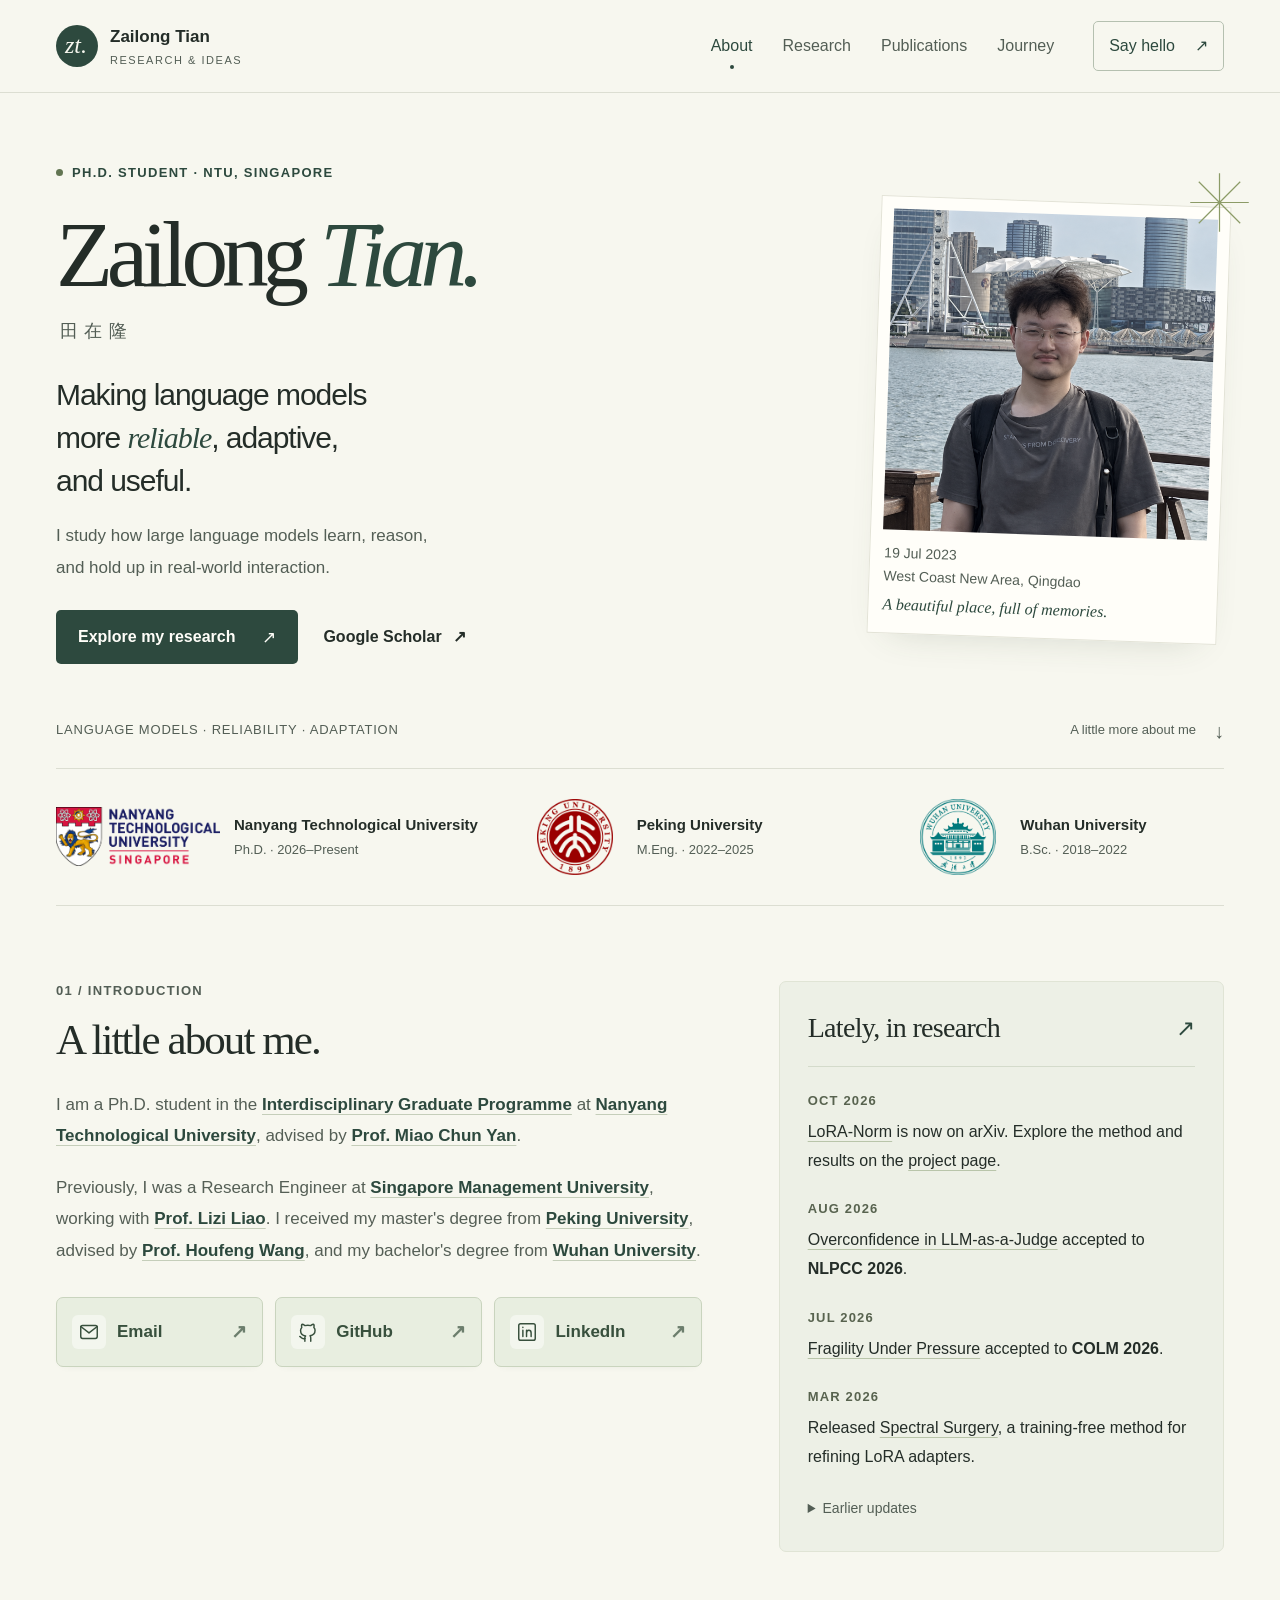
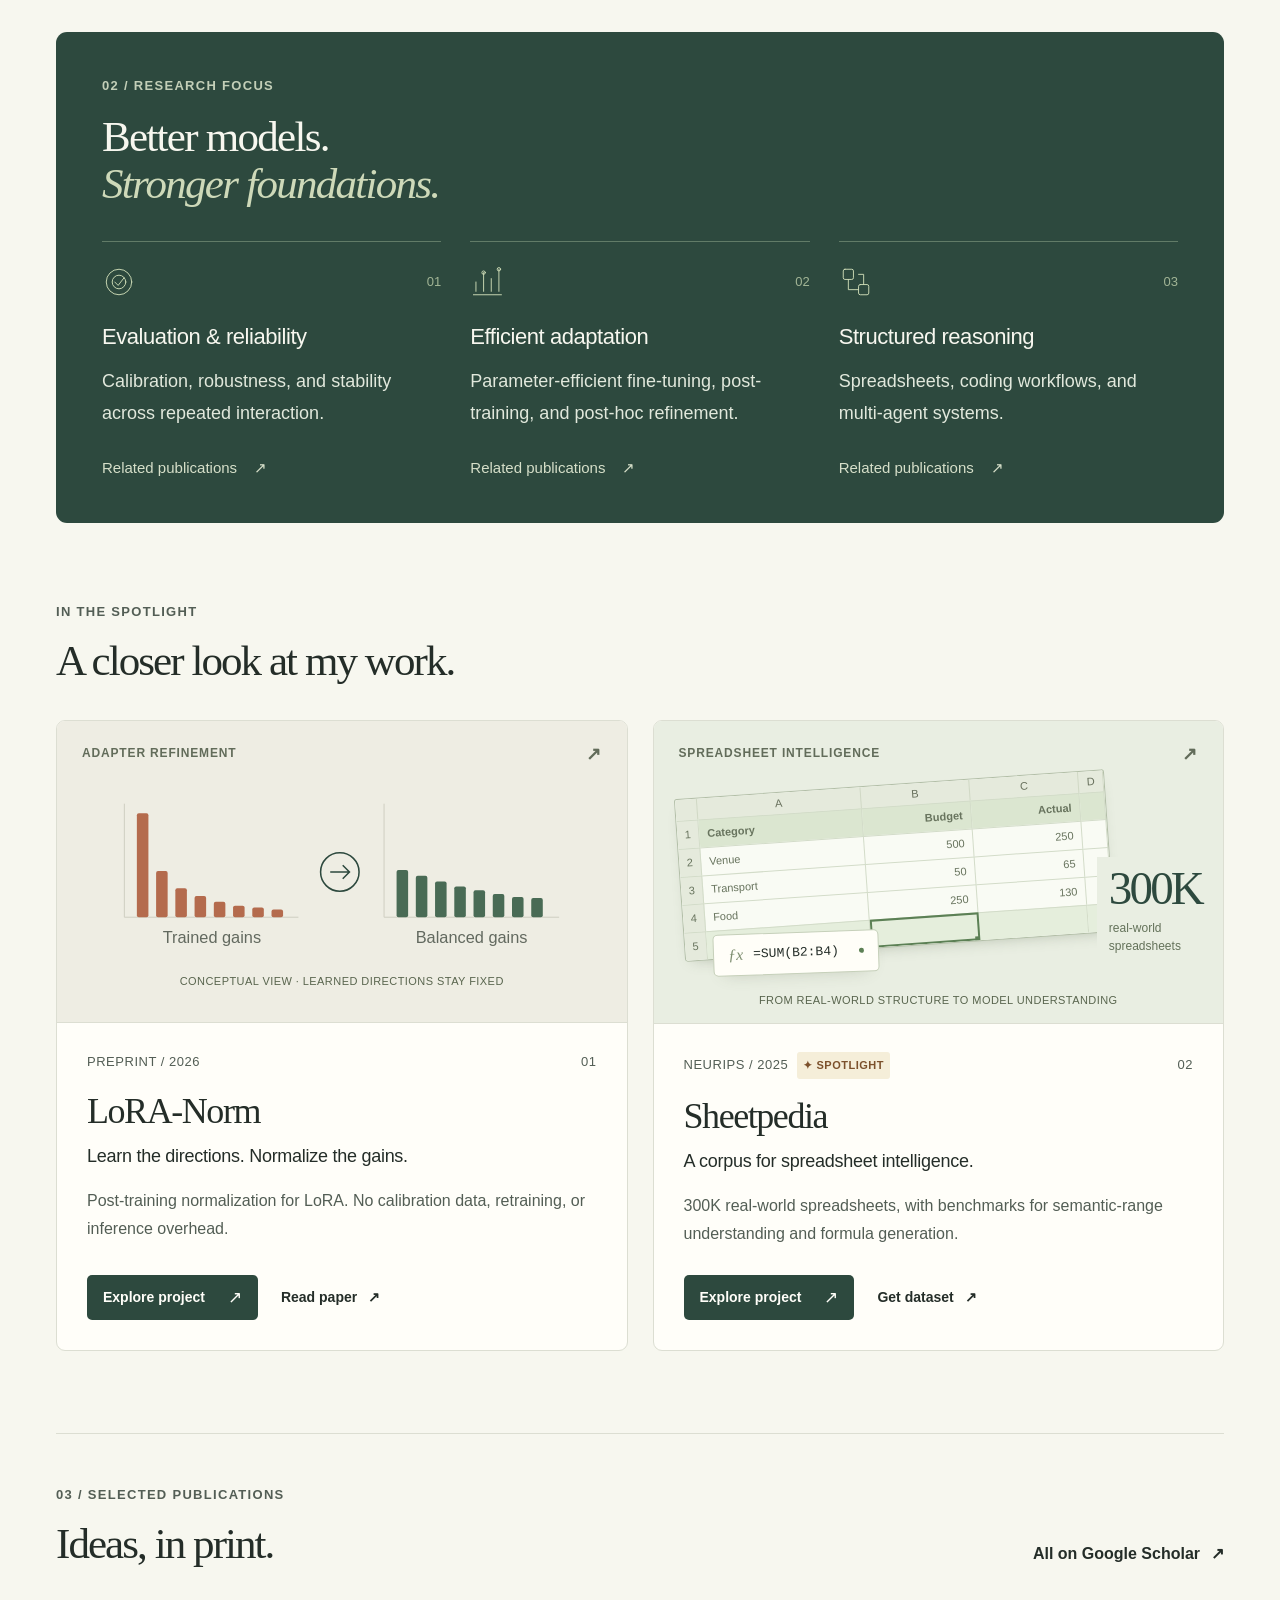
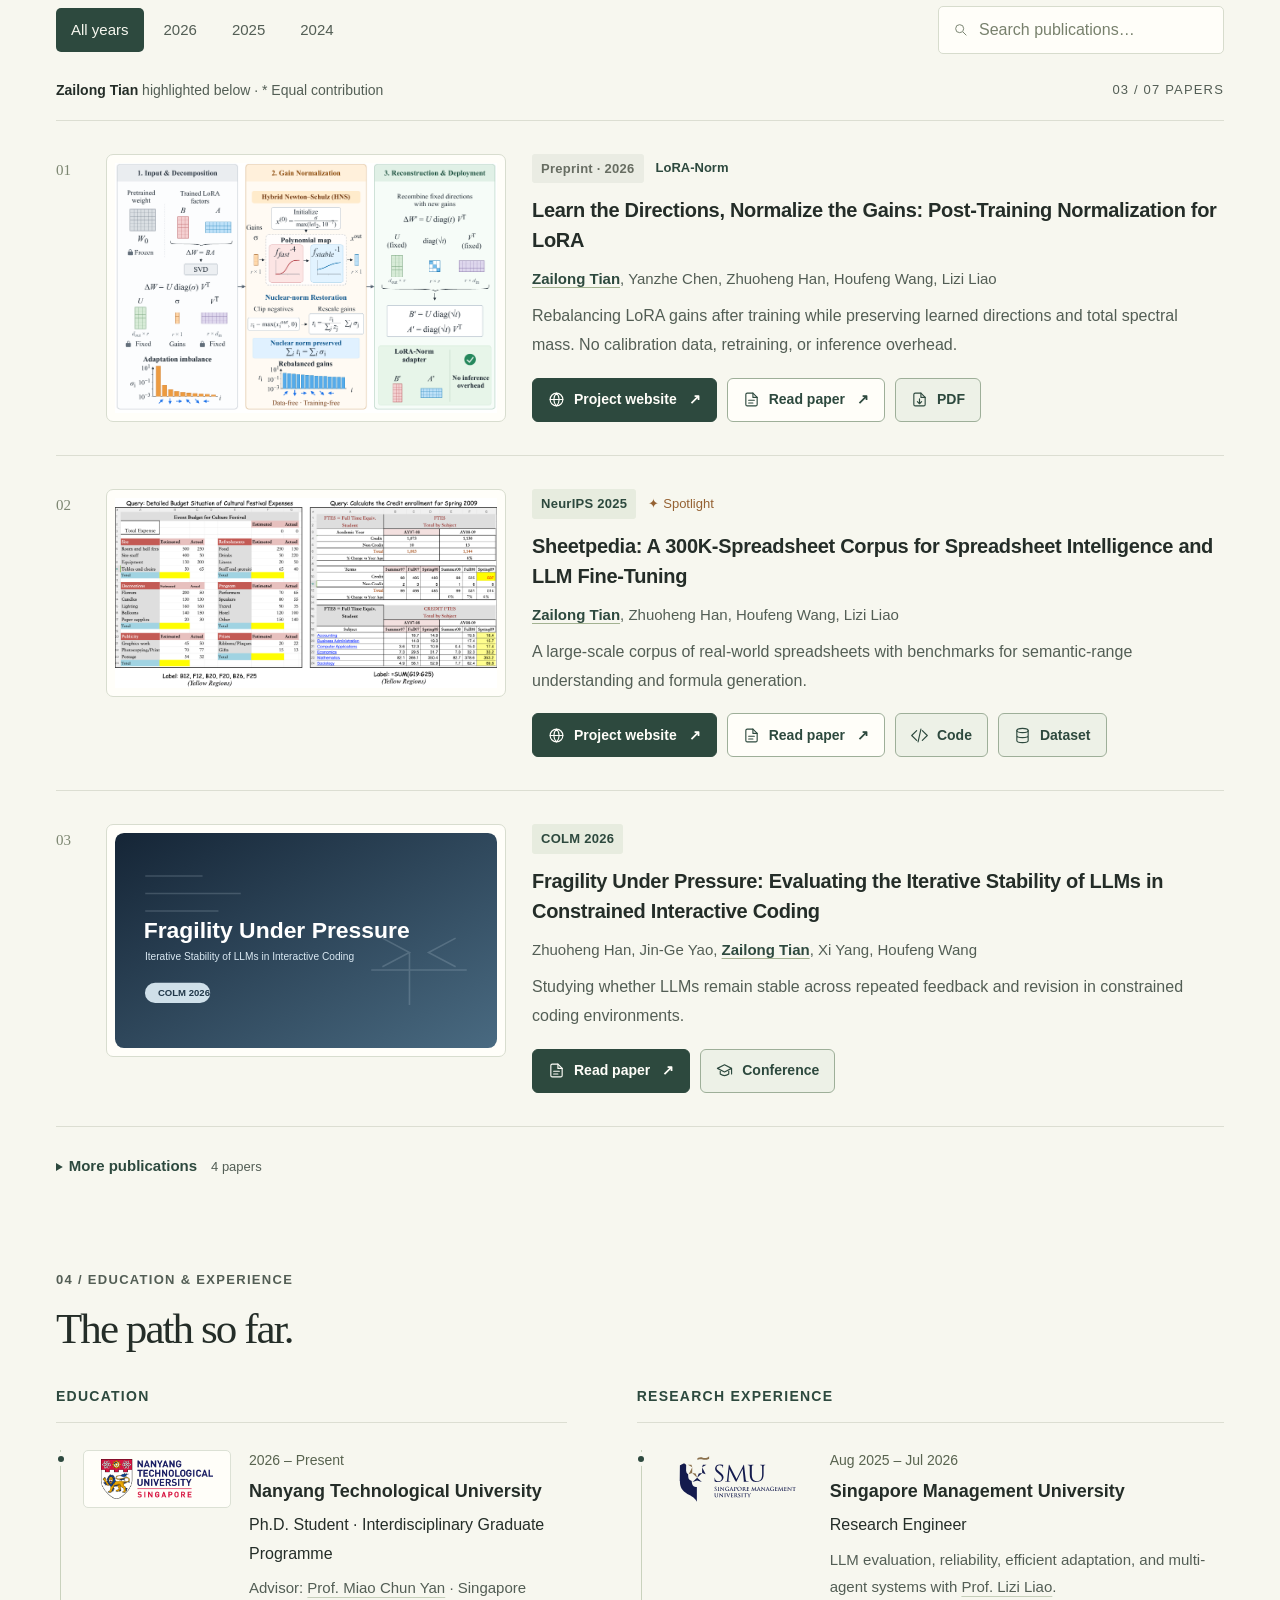
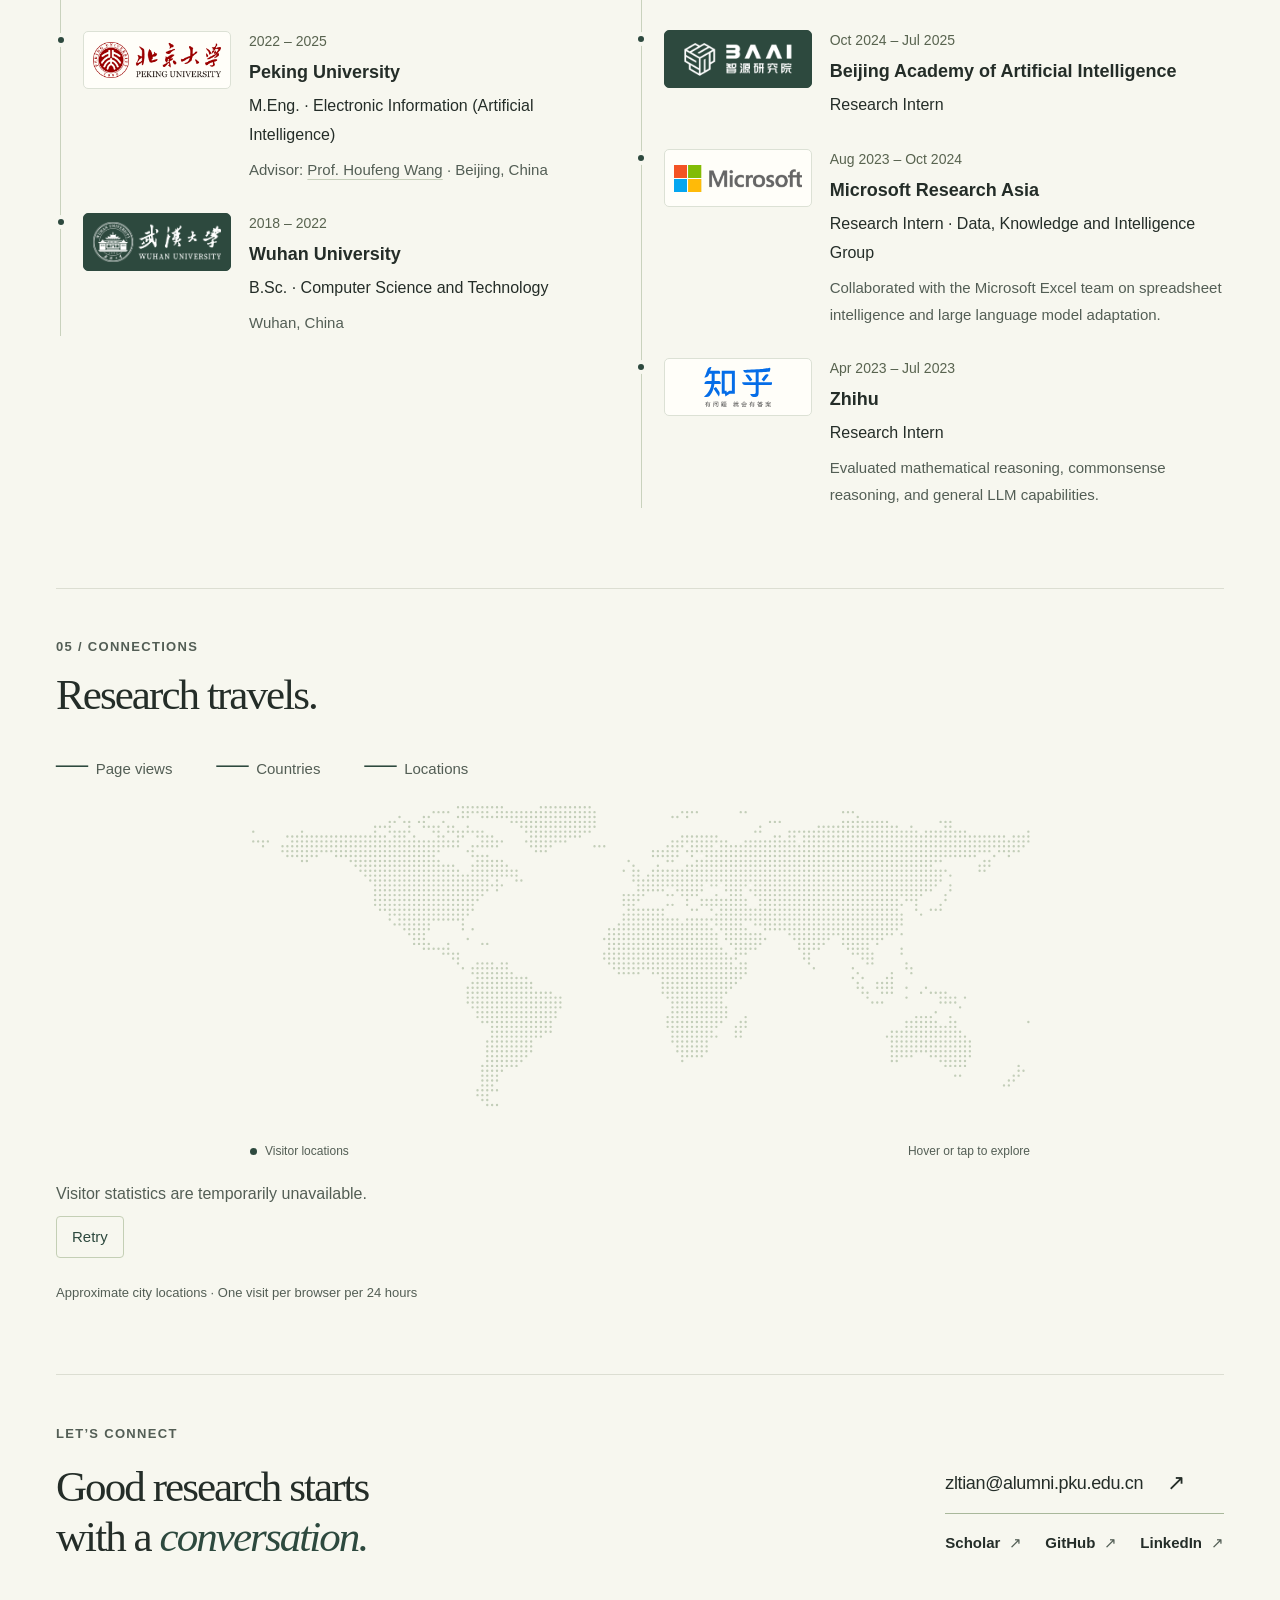
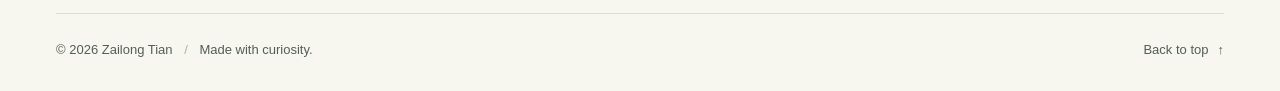
==== commit 9b0b4fd7: "Improve homepage portrait clarity with enhanced image" ====
--- a/index.html
+++ b/index.html
@@ -14,7 +14,7 @@
   <link rel="icon" type="image/svg+xml" href="data:image/svg+xml,%3Csvg xmlns='http://www.w3.org/2000/svg' viewBox='0 0 64 64'%3E%3Crect width='64' height='64' rx='32' fill='%232d493e'/%3E%3Ctext x='32' y='43' text-anchor='middle' font-family='Georgia,serif' font-size='31' fill='%23f7f7ef'%3Ezt%3C/text%3E%3C/svg%3E">
   <link rel="stylesheet" href="assets/styles.css?v=20261003-5">
   <script src="assets/site.js?v=20261003-4" defer></script>
-  <script src="assets/visitors.js?v=20261003-4" defer></script>
+  <script src="assets/visitors.js?v=20261003-6" defer></script>
 </head>
 <body>
   <a class="skip-link" href="#main">Skip to content</a>
@@ -42,7 +42,7 @@
       </div>
       <div class="hero-portrait">
         <div class="portrait-decoration" aria-hidden="true"><svg viewBox="0 0 80 80"><path d="M40 4v72M4 40h72M14.5 14.5l51 51m0-51-51 51"/></svg></div>
-        <figure class="portrait-frame"><img src="assets/portrait.png" alt="Zailong Tian in West Coast New Area, Qingdao, photographed on July 19, 2023" width="636" height="670" fetchpriority="high"><figcaption><div class="portrait-meta"><time datetime="2023-07-19">19 Jul 2023</time><span>West Coast New Area, Qingdao</span></div><p class="portrait-memory">A beautiful place, full of memories.</p></figcaption></figure>
+        <figure class="portrait-frame"><img src="assets/portrait-super-resolution.png" alt="Zailong Tian in West Coast New Area, Qingdao, photographed on July 19, 2023" width="1222" height="1287" fetchpriority="high"><figcaption><div class="portrait-meta"><time datetime="2023-07-19">19 Jul 2023</time><span>West Coast New Area, Qingdao</span></div><p class="portrait-memory">A beautiful place, full of memories.</p></figcaption></figure>
       </div>
       <div class="hero-footnote"><span>LANGUAGE MODELS · RELIABILITY · ADAPTATION</span><a href="#biography">A little more about me <span aria-hidden="true">↓</span></a></div>
     </section>
